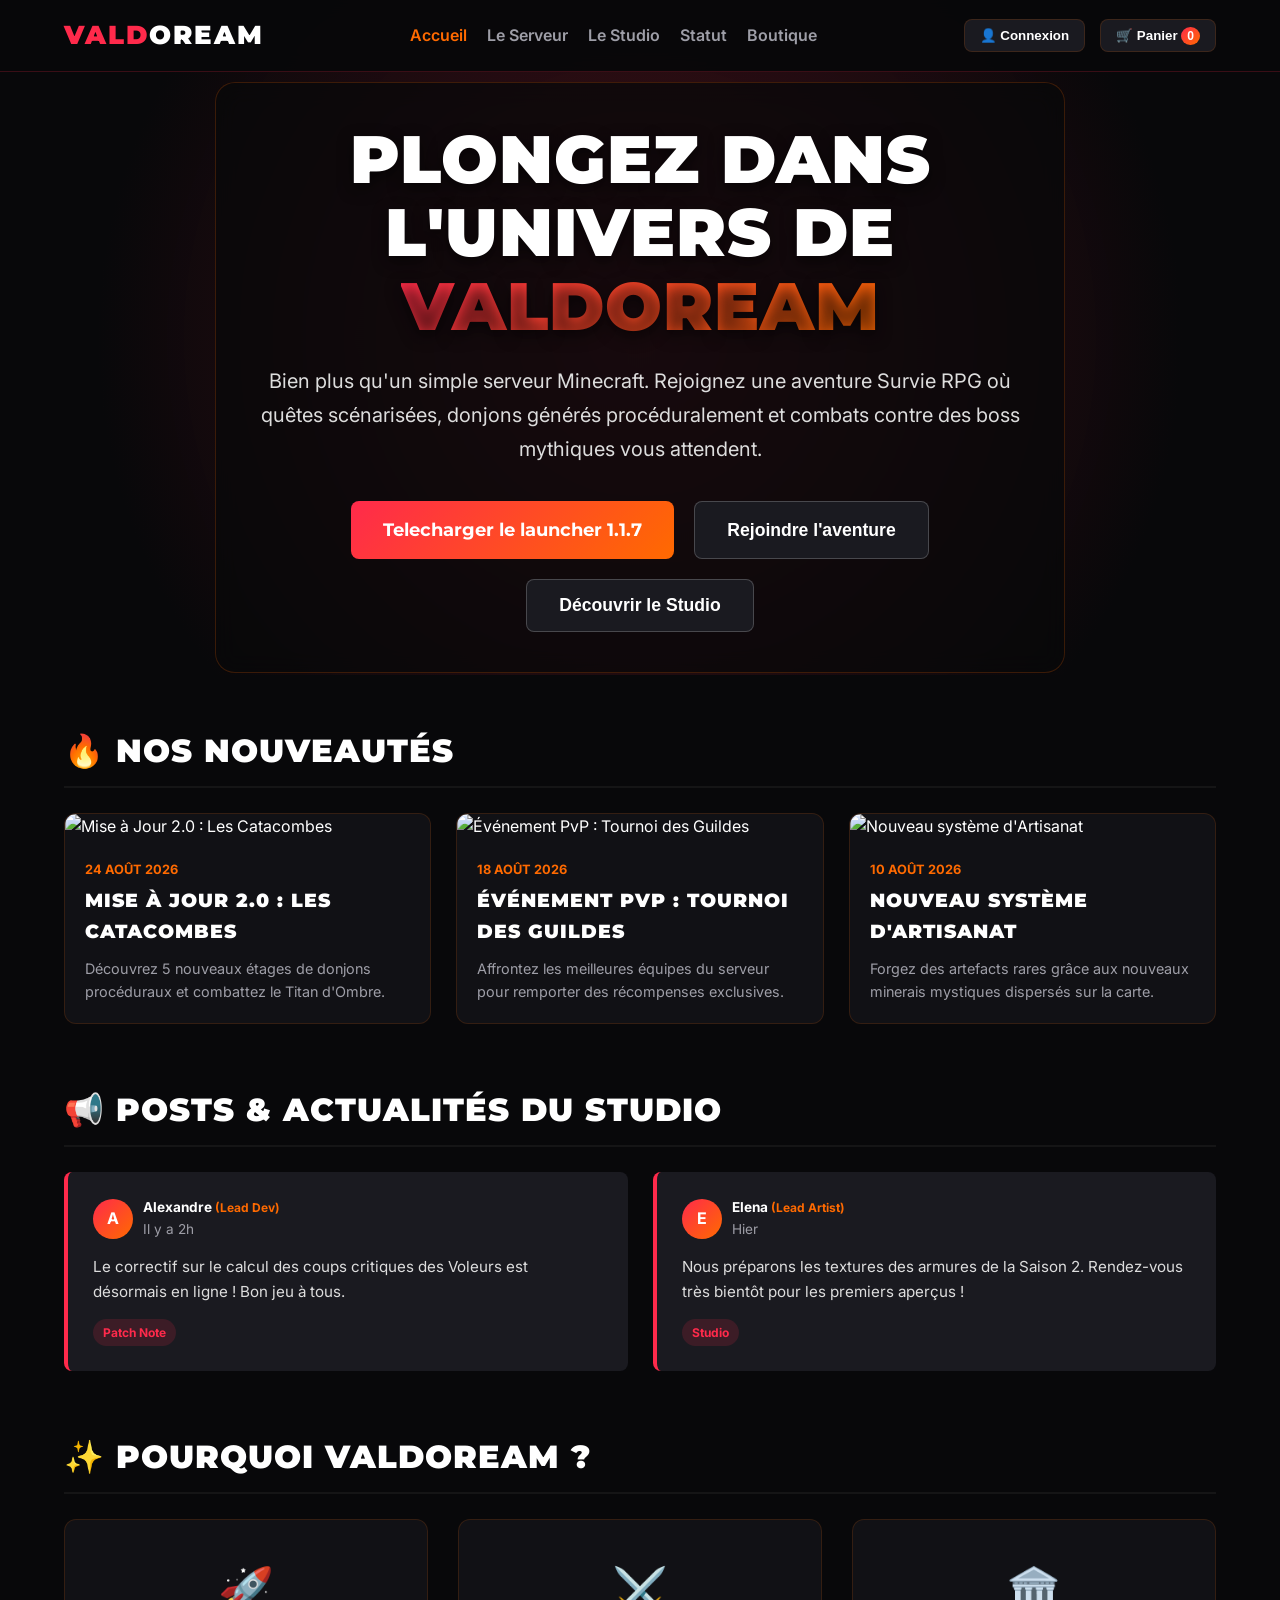
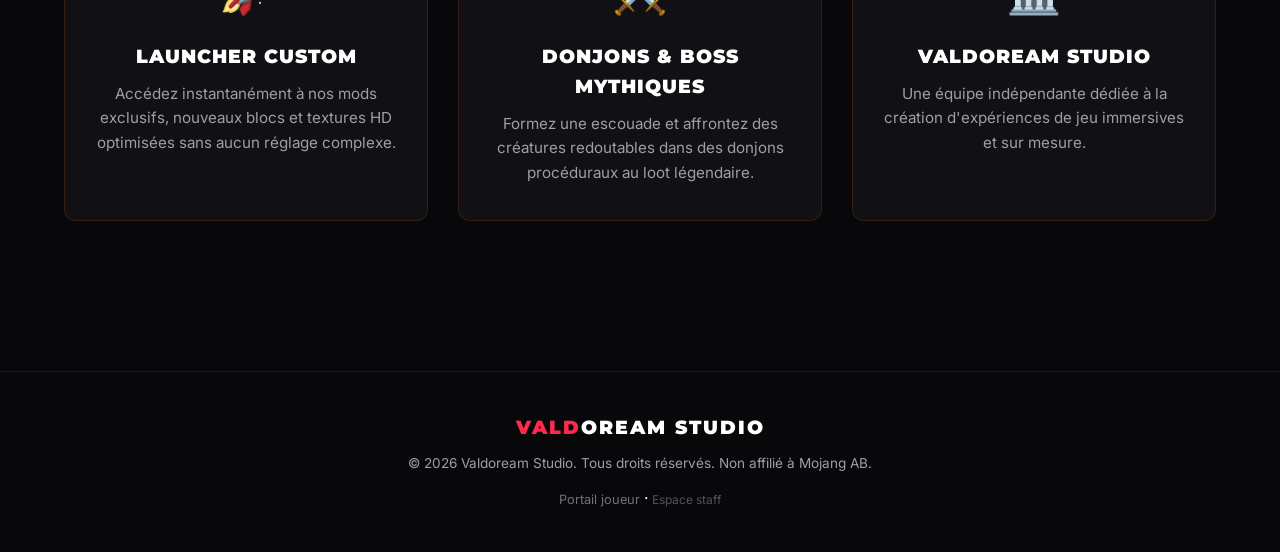
==== index.html @ f3989064 "Site: point download button to launcher 1.1.7 Co-authored-by: Cursor <cursoragent@cursor.com>" ====
﻿<!DOCTYPE html>
<html lang="fr">
<head>
    <meta charset="UTF-8">
    <meta name="viewport" content="width=device-width, initial-scale=1.0">
    <title>Valdoream | Serveur, Studio & Boutique</title>
    <link rel="preconnect" href="https://fonts.googleapis.com">
    <link rel="preconnect" href="https://fonts.gstatic.com" crossorigin>
    <link href="https://fonts.googleapis.com/css2?family=Inter:wght@300;400;600;700&family=Montserrat:wght@700;800;900&display=swap" rel="stylesheet">
    <link rel="stylesheet" href="assets/style.css">
</head>
<body>

    <!-- NAVIGATION -->
    <header class="navbar">
        <div class="logo" onclick="showPage('page-accueil')"><span class="logo-accent">VALD</span>OREAM</div>
        <ul class="nav-links">
            <li><a onclick="showPage('page-accueil')" class="nav-btn active" data-target="page-accueil">Accueil</a></li>
            <li><a onclick="showPage('page-presentation')" class="nav-btn" data-target="page-presentation">Le Serveur</a></li>
            <li><a onclick="showPage('page-studio')" class="nav-btn" data-target="page-studio">Le Studio</a></li>
            <li><a onclick="showPage('page-statut')" class="nav-btn" data-target="page-statut">Statut</a></li>
            <li><a onclick="showPage('page-boutique')" class="nav-btn" data-target="page-boutique">Boutique</a></li>
        </ul>
        <div class="nav-actions">
            <button class="btn-icon" id="btn-login" onclick="openAuth()">&#128100; Connexion</button>
            <a class="btn-icon" id="btn-portal" href="portal/" style="display:none; text-decoration:none;">Mon portail</a>
            <button class="btn-icon" id="btn-cart" onclick="openModal('cart-modal')">&#128722; Panier <span class="cart-count" id="cart-count">0</span></button>
        </div>
    </header>

    <!-- PAGE 1 : ACCUEIL -->
    <div id="page-accueil" class="page-section active" style="padding-top: 0; max-width: 100%; padding-left: 0; padding-right: 0;">
        <section class="hero">
            <div class="hero-content">
                <h1>Plongez dans l'univers de <span class="gradient-text">Valdoream</span></h1>
                <p>Bien plus qu'un simple serveur Minecraft. Rejoignez une aventure Survie RPG où quêtes scénarisées, donjons générés procéduralement et combats contre des boss mythiques vous attendent.</p>
                <div class="hero-buttons">
                    <a class="btn-primary" href="https://github.com/minsto/valdoream.github.io/releases/download/launcher/Valdoream.jar?v=1.1.7" download="Valdoream.jar" style="font-size: 1.1rem; padding: 15px 32px;">Telecharger le launcher 1.1.7</a>
                    <button class="btn-secondary" onclick="showPage('page-presentation')" style="font-size: 1.1rem; padding: 15px 32px;">Rejoindre l'aventure</button>
                    <button class="btn-secondary" onclick="showPage('page-studio')" style="font-size: 1.1rem; padding: 15px 32px;">Découvrir le Studio</button>
                </div>
            </div>
        </section>

        <div class="main-container">
            <!-- SECTION NOUVEAUTÉS -->
            <h2 class="home-section-title">&#128293; Nos Nouveautés</h2>
            <div class="news-grid" id="public-news-grid">
                <!-- Rendu dynamique via JS -->
            </div>

            <!-- SECTION POSTS ET ANNONCES -->
            <h2 class="home-section-title">&#128226; Posts & Actualités du Studio</h2>
            <div class="posts-grid" id="public-posts-grid">
                <!-- Rendu dynamique via JS -->
            </div>

            <!-- CARACTÉRISTIQUES PRINCIPALES -->
            <h2 class="home-section-title">&#10024; Pourquoi Valdoream ?</h2>
            <div class="features-grid">
                <div class="feature-card">
                    <span class="feature-icon">&#128640;</span>
                    <h3>Launcher Custom</h3>
                    <p style="color: var(--text-gray); font-size: 0.95rem; margin-top: 10px;">Accédez instantanément à nos mods exclusifs, nouveaux blocs et textures HD optimisées sans aucun réglage complexe.</p>
                </div>
                <div class="feature-card">
                    <span class="feature-icon">&#9876;&#65039;</span>
                    <h3>Donjons & Boss Mythiques</h3>
                    <p style="color: var(--text-gray); font-size: 0.95rem; margin-top: 10px;">Formez une escouade et affrontez des créatures redoutables dans des donjons procéduraux au loot légendaire.</p>
                </div>
                <div class="feature-card">
                    <span class="feature-icon">&#127963;&#65039;</span>
                    <h3>Valdoream Studio</h3>
                    <p style="color: var(--text-gray); font-size: 0.95rem; margin-top: 10px;">Une équipe indépendante dédiée à la création d'expériences de jeu immersives et sur mesure.</p>
                </div>
            </div>
        </div>
    </div>

    <!-- PAGE 2 : LE SERVEUR -->
    <div id="page-presentation" class="page-section">
        <div class="section-header">
            <h2>L'Expérience <span class="gradient-text">Valdoream</span></h2>
            <p>Une refonte complète du gameplay Survie pour une immersion RPG sans équivalent.</p>
        </div>

        <div class="server-presentation">
            <div>
                <img src="https://images.unsplash.com/photo-1607513746994-51f730a44832?q=80&w=1000&auto=format&fit=crop" alt="Univers Valdoream" class="server-img">
            </div>
            <div>
                <h3 style="font-size: 2rem; margin-bottom: 15px;">Survie RPG Nouvelle Génération</h3>
                <p style="color: #ddd; font-size: 1.05rem; margin-bottom: 20px;">
                    Valdoream repense la progression classique pour vous offrir un monde persistant riche en défis, avec une rejouabilité infinie.
                </p>
                <ul class="server-features-list">
                    <li><b>Artisanat enrichi :</b> Forgez des équipements uniques grâce à plus de 150 nouveaux minerais et matériaux.</li>
                    <li><b>Système de classes :</b> Spécialisez votre personnage et débloquez des compétences uniques.</li>
                    <li><b>Territoires & Guildes :</b> Déclarez des guerres de guildes ou tissez des alliances commerciales.</li>
                    <li><b>Économie vivante :</b> Achetez et vendez via des hôtels des ventes physiques et un marché dynamique.</li>
                </ul>
            </div>
        </div>

        <h3 style="text-align: center; font-size: 1.8rem; margin-top: 50px; margin-bottom: 10px;">Choisissez votre voie</h3>
        <p style="text-align: center; color: var(--text-gray); margin-bottom: 30px;">Chaque classe possède son propre arbre de compétences et son rôle en donjon.</p>

        <div class="classes-grid">
            <div class="class-card">
                <div class="class-icon">&#128737;&#65039;</div>
                <h4 style="color: #ffaa00;">Guerrier</h4>
                <p style="font-size: 0.85rem; color: var(--text-gray); margin-top: 8px;">Maître du combat rapproché, encaisse les dégâts et protège ses alliés.</p>
            </div>
            <div class="class-card">
                <div class="class-icon">&#128302;</div>
                <h4 style="color: #aa00aa;">Mage</h4>
                <p style="font-size: 0.85rem; color: var(--text-gray); margin-top: 8px;">Invoque des sorts dévastateurs à zone d'effet pour anéantir les vagues d'ennemis.</p>
            </div>
            <div class="class-card">
                <div class="class-icon">&#10024;</div>
                <h4 style="color: #2bcf5e;">Paladin</h4>
                <p style="font-size: 0.85rem; color: var(--text-gray); margin-top: 8px;">Allie compétences curatives et auras de protection pour le groupe.</p>
            </div>
            <div class="class-card">
                <div class="class-icon">&#128481;&#65039;</div>
                <h4 style="color: #ff3355;">Voleur</h4>
                <p style="font-size: 0.85rem; color: var(--text-gray); margin-top: 8px;">Expert en vitesse et coups critiques pour abattre les cibles prioritaires.</p>
            </div>
        </div>
    </div>

    <!-- PAGE 3 : VALDOREAM STUDIO -->
    <div id="page-studio" class="page-section">
        <div class="section-header">
            <h2>À propos de <span class="gradient-text">Valdoream Studio</span></h2>
            <p>Le studio indépendant de création numérique derrière le projet Valdoream.</p>
        </div>

        <div style="background: var(--bg-dark-1); padding: 40px; border-radius: 15px; border: 1px solid var(--border-color); margin-bottom: 40px;">
            <h3 style="font-size: 2rem; margin-bottom: 15px;">Notre Vision</h3>
            <p style="color: #ddd; font-size: 1.1rem; line-height: 1.8;">
                Fondé en 2024, <strong>Valdoream Studio</strong> rassemble des développeurs, Game Designers et artistes passionnés autour d'un objectif commun : repousser les limites des serveurs Minecraft en concevant des systèmes de jeu sur mesure, performants et hautement immersifs. Notre expertise s'étend du développement Java au Level Design en passant par l'infrastructure réseau haute disponibilité.
            </p>
        </div>

        <div class="studio-grid">
            <div class="studio-card">
                <div style="font-size: 2.5rem; margin-bottom: 15px;">&#128187;</div>
                <h4 style="margin-bottom: 10px;">Développement Sur Mesure</h4>
                <p style="color: var(--text-gray); font-size: 0.9rem;">Plugins propriétaires, launchers personnalisés et intégration web dynamique pour une expérience fluide.</p>
            </div>
            <div class="studio-card">
                <div style="font-size: 2.5rem; margin-bottom: 15px;">&#127912;</div>
                <h4 style="margin-bottom: 10px;">Direction Artistique</h4>
                <p style="color: var(--text-gray); font-size: 0.9rem;">Modélisation 3D, textures personnalisées et compositions sonores pour un univers unique.</p>
            </div>
            <div class="studio-card">
                <div style="font-size: 2.5rem; margin-bottom: 15px;">&#128737;&#65039;</div>
                <h4 style="margin-bottom: 10px;">Infrastructure & Sécurité</h4>
                <p style="color: var(--text-gray); font-size: 0.9rem;">Hébergement haute performance sur serveurs dédiés avec protection Anti-DDoS de pointe.</p>
            </div>
        </div>

        <h3 style="text-align: center; font-size: 2rem; margin-top: 60px; margin-bottom: 10px;">L'Équipe du Studio</h3>
        <p style="text-align: center; color: var(--text-gray); margin-bottom: 30px;">Les esprits créatifs derrière Valdoream.</p>

        <div class="team-grid">
            <div class="team-member">
                <div class="team-avatar">&#128081;</div>
                <h4>Alexandre</h4>
                <p style="color: var(--primary-red); font-size: 0.85rem; font-weight: bold;">Fondateur & Lead Dev</p>
                <p style="color: var(--text-gray); font-size: 0.8rem; margin-top: 8px;">Architecture serveur et systèmes RPG.</p>
            </div>
            <div class="team-member">
                <div class="team-avatar">&#127912;</div>
                <h4>Elena</h4>
                <p style="color: var(--accent-orange); font-size: 0.85rem; font-weight: bold;">Lead Artist & 3D</p>
                <p style="color: var(--text-gray); font-size: 0.8rem; margin-top: 8px;">Modèles de boss et textures des armures.</p>
            </div>
            <div class="team-member">
                <div class="team-avatar">&#127984;</div>
                <h4>Maxime</h4>
                <p style="color: var(--mc-color); font-size: 0.85rem; font-weight: bold;">Head Level Designer</p>
                <p style="color: var(--text-gray); font-size: 0.8rem; margin-top: 8px;">Conception des donjons et du monde.</p>
            </div>
            <div class="team-member">
                <div class="team-avatar">&#9881;&#65039;</div>
                <h4>Lucas</h4>
                <p style="color: var(--admin-color); font-size: 0.85rem; font-weight: bold;">Ingénieur DevOps</p>
                <p style="color: var(--text-gray); font-size: 0.8rem; margin-top: 8px;">Gestion de l'infrastructure et de la boutique.</p>
            </div>
        </div>
    </div>

    <!-- PAGE 4 : STATUT -->
    <div id="page-statut" class="page-section">
        <div class="section-header">
            <h2>Statut de l'<span class="gradient-text">Infrastructure</span></h2>
            <p>Moniteur de performance et de disponibilité des services en temps réel.</p>
        </div>

        <div class="status-container">
            <div class="status-header">
                <div>
                    <h3 style="font-size: 1.4rem;">Cluster Principal (Europe - France)</h3>
                    <p style="color: var(--text-gray); font-size: 0.85rem;">Mise à jour automatique toutes les 60 secondes</p>
                </div>
                <div class="status-indicator">
                    <div class="pulsing-dot"></div>
                    Serveur En Ligne
                </div>
            </div>

            <div class="status-stats">
                <div class="stat-box">
                    <div class="stat-label">Joueurs en ligne</div>
                    <div class="stat-value" id="online-players-count">342<span style="font-size: 1rem; color: gray;">/500</span></div>
                </div>
                <div class="stat-box">
                    <div class="stat-label">Performance (TPS)</div>
                    <div class="stat-value" style="color: var(--mc-color);">20.0</div>
                </div>
                <div class="stat-box">
                    <div class="stat-label">Disponibilité</div>
                    <div class="stat-value">99.9%</div>
                </div>
            </div>
        </div>
    </div>

    <!-- PAGE 5 : BOUTIQUE -->
    <div id="page-boutique" class="page-section">
        <div class="section-header">
            <h2>Boutique Officielle <span class="gradient-text">Valdoream</span></h2>
            <p>Soutenez l'hébergement du serveur et débloquez du prestige ainsi qu'un confort de jeu supérieur.</p>
        </div>

        <div class="shop-tabs">
            <button class="shop-tab-btn active" onclick="switchShopCategory('cat-grades', this)">&#128081; Grades permanents</button>
            <button class="shop-tab-btn" onclick="switchShopCategory('cat-items', this)">&#128477;&#65039; Clés & Pass Exclusifs</button>
        </div>

        <div id="cat-grades" class="shop-category-content">
            <div class="grades-grid" id="public-grades-grid">
                <!-- Rendu via JS dynamique -->
            </div>
        </div>

        <div id="cat-items" class="shop-category-content" style="display: none;">
            <div class="items-grid" id="public-items-grid">
                <!-- Rendu via JS dynamique -->
            </div>
        </div>
    </div>

    <!-- FOOTER -->
    <footer style="text-align: center; padding: 40px; border-top: 1px solid rgba(255,42,75,0.15); margin-top: 60px; background: var(--bg-black);">
        <div class="logo" style="margin-bottom: 10px; font-size: 1.2rem;" onclick="showPage('page-accueil')"><span class="logo-accent">VALD</span>OREAM STUDIO</div>
        <p style="color: var(--text-gray); font-size: 0.85rem;">&copy; 2026 Valdoream Studio. Tous droits réservés. Non affilié à Mojang AB.</p>
        <p style="margin-top: 12px;"><a href="portal/" style="color: rgba(158,158,167,0.7); font-size: 0.8rem; text-decoration: none;">Portail joueur</a> · <a href="admin/" style="color: rgba(158,158,167,0.5); font-size: 0.75rem; text-decoration: none;">Espace staff</a></p>
    </footer>

    <!-- MODAL AUTHENTIFICATION JOUEUR -->
    <div class="modal-overlay" id="auth-modal">
        <div class="modal-content">
            <button class="modal-close" onclick="closeModal('auth-modal')">&times;</button>
            <h3 style="margin-bottom: 12px; text-align: center;">Connexion Joueur</h3>
            <p style="color: var(--text-gray); font-size: 0.85rem; text-align: center; margin-bottom: 16px;">
                Accede a ton portail joueur pour te connecter ou creer un compte.
            </p>
            <a class="btn-primary" style="display:block; text-align:center; text-decoration:none; background: var(--admin-color);" href="portal/">
                Ouvrir le portail joueur
            </a>
        </div>
    </div>

    <!-- MODAL PANIER -->
    <div class="modal-overlay" id="cart-modal">
        <div class="modal-content">
            <button class="modal-close" onclick="closeModal('cart-modal')">&times;</button>
            <h3 style="margin-bottom: 20px; border-bottom: 1px solid rgba(255,255,255,0.1); padding-bottom: 10px;">Votre Panier</h3>
            <ul id="cart-list" style="list-style: none;"></ul>
            <div class="cart-total">
                <span>Total :</span>
                <span id="cart-total-price" style="color: var(--accent-orange);">0,00 €</span>
            </div>
            <button class="btn-primary" style="width: 100%; margin-top: 10px;" onclick="checkoutCart()">Payer la commande</button>
        </div>
    </div>

    <script src="assets/data.js"></script>
    <script>
        const store = loadStore();
        let cart = [];
        let currentUser = null;

        function openAuth() {
            if (currentUser) {
                location.href = 'portal/';
                return;
            }
            // Dans le launcher (iframe), la session cookie ne passe pas : ouvrir le portail en onglet.
            if (window.self !== window.top || new URLSearchParams(location.search).has('embed')) {
                window.open('portal/', '_blank', 'noopener');
                return;
            }
            openModal('auth-modal');
        }

        async function refreshAuth() {
            try {
                const res = await fetch('/api/auth/me', { cache: 'no-store', credentials: 'same-origin' });
                const data = await res.json();
                if (data.authenticated && data.user) {
                    currentUser = data.user;
                    const label = data.user.minecraftPseudo || data.user.name || 'Mon compte';
                    const head = data.user.skin?.avatar
                        ? `<img src="${esc(data.user.skin.avatar)}" alt="" style="width:18px;height:18px;image-rendering:pixelated;border-radius:3px;vertical-align:middle;margin-right:6px;">`
                        : '&#128100; ';
                    document.getElementById('btn-login').innerHTML = head + esc(label);
                    document.getElementById('btn-login').style.borderColor = data.user.banned ? '#e74c3c' : '#2bcf5e';
                    document.getElementById('btn-portal').style.display = 'inline-flex';
                } else {
                    currentUser = null;
                    if (window.self !== window.top || new URLSearchParams(location.search).has('embed')) {
                        document.getElementById('btn-login').innerHTML = '&#128100; Portail';
                    }
                }
            } catch {
                currentUser = null;
            }
        }

        function showPage(pageId) {
            document.querySelectorAll('.page-section').forEach(sec => sec.classList.remove('active'));
            document.querySelectorAll('.nav-btn').forEach(btn => btn.classList.remove('active'));

            const targetPage = document.getElementById(pageId);
            if (targetPage) targetPage.classList.add('active');

            const targetBtn = document.querySelector(`.nav-btn[data-target="${pageId}"]`);
            if (targetBtn) targetBtn.classList.add('active');

            window.scrollTo(0, 0);
        }

        // --- RENDU NOUVEAUTÉS & POSTS ACCUEIL ---
        function renderHomeContent() {
            const fallbackImg = 'https://images.unsplash.com/photo-1627398246399-659f776d6545?q=80&w=800&auto=format&fit=crop';

            document.getElementById('public-news-grid').innerHTML = store.news.map(item => `
                <div class="news-card">
                    <img src="${esc(item.img || fallbackImg)}" class="news-img" alt="${esc(item.title)}">
                    <div class="news-body">
                        <div class="news-date">${esc(item.date)}</div>
                        <h3 class="news-title">${esc(item.title)}</h3>
                        <p class="news-desc">${esc(item.desc)}</p>
                    </div>
                </div>
            `).join('');

            document.getElementById('public-posts-grid').innerHTML = store.posts.map(post => `
                <div class="post-card">
                    <div>
                        <div class="post-author">
                            <div class="post-avatar">${esc(post.author[0])}</div>
                            <div class="post-meta">
                                <div class="name">${esc(post.author)} <span style="color:var(--accent-orange); font-size:0.75rem;">(${esc(post.role)})</span></div>
                                <div class="time">${esc(post.time)}</div>
                            </div>
                        </div>
                        <p class="post-content">${esc(post.content)}</p>
                    </div>
                    <span class="post-tag">${esc(post.tag)}</span>
                </div>
            `).join('');
        }

        // --- RENDU BOUTIQUE PUBLIQUE ---
        function renderPublicShop() {
            const grades = store.shop.filter(i => i.category === 'grades');
            const items = store.shop.filter(i => i.category !== 'grades');

            document.getElementById('public-grades-grid').innerHTML = grades.map(item => {
                const theme = item.name.includes('VIP') ? 'grade-vip' : item.name.includes('Épique') ? 'grade-epic' : 'grade-legend';
                return `
                    <div class="grade-card ${theme}">
                        <h4>[${esc(item.name.replace('Grade ', ''))}]</h4>
                        <p class="grade-features" style="margin-top:15px;">${esc(item.desc)}</p>
                        <div style="margin-top: auto;">
                            <div style="font-size: 1.8rem; font-weight: 900; margin-bottom: 12px; color: white;">${formatPrice(item.price)}</div>
                            <button class="btn-primary" style="width: 100%;" onclick="addToCart(${item.id})">Ajouter au panier</button>
                        </div>
                    </div>
                `;
            }).join('');

            document.getElementById('public-items-grid').innerHTML = items.map(item => `
                <div class="item-card">
                    <div style="font-size: 2.5rem; margin-bottom: 10px;">&#127873;</div>
                    <h4 style="font-size: 1.2rem; margin-bottom: 8px;">${esc(item.name)}</h4>
                    <p style="color: var(--text-gray); font-size: 0.85rem; margin-bottom: 15px;">${esc(item.desc)}</p>
                    <div style="font-size: 1.4rem; font-weight: bold; margin-bottom: 15px; color: var(--accent-orange);">${formatPrice(item.price)}</div>
                    <button class="btn-primary" style="width: 100%;" onclick="addToCart(${item.id})">Ajouter au panier</button>
                </div>
            `).join('');
        }

        // --- PANIER ---
        function addToCart(productId) {
            const product = store.shop.find(p => p.id === productId);
            if (!product) return;
            cart.push({ id: product.id, name: product.name, price: Number(product.price) });
            updateCartUI();
            openModal('cart-modal');
        }

        function removeFromCart(index) { cart.splice(index, 1); updateCartUI(); }

        function updateCartUI() {
            const list = document.getElementById('cart-list');
            const total = cart.reduce((sum, item) => sum + item.price, 0);

            if (cart.length === 0) {
                list.innerHTML = '<li style="color:gray;text-align:center;padding:20px 0;">Votre panier est vide.</li>';
            } else {
                list.innerHTML = cart.map((item, index) => `
                    <li class="cart-item">
                        <div><h4 style="font-size:0.95rem;">${esc(item.name)}</h4><span style="color:var(--accent-orange);font-size:0.85rem;">${formatPrice(item.price)}</span></div>
                        <button class="remove-btn" onclick="removeFromCart(${index})">&#10005;</button>
                    </li>
                `).join('');
            }

            document.getElementById('cart-count').innerText = cart.length;
            document.getElementById('cart-total-price').innerText = formatPrice(total);
        }

        async function checkoutCart() {
            if (cart.length === 0) return alert('Votre panier est vide.');
            if (!currentUser) {
                alert('Connecte-toi (email + mot de passe) avant d acheter.');
                openModal('auth-modal');
                return;
            }
            if (currentUser.banned) {
                alert('Ton compte est banni. Tu ne peux pas acheter.');
                return;
            }
            if (!currentUser.minecraftPseudo) {
                alert('Renseigne ton pseudo Minecraft dans ton portail avant d acheter.');
                location.href = 'portal/?setup=1';
                return;
            }

            try {
                const res = await fetch('/api/shop/checkout', {
                    method: 'POST',
                    credentials: 'same-origin',
                    headers: { 'Content-Type': 'application/json' },
                    body: JSON.stringify({
                        items: cart.map(i => ({ id: i.id, name: i.name, price: i.price }))
                    }),
                    cache: 'no-store'
                });

                const payload = await res.json().catch(() => ({}));

                if (!res.ok || !payload.ok) {
                    alert(payload.error || 'Impossible d envoyer la commande au serveur.');
                    if (res.status === 401) openModal('auth-modal');
                    return;
                }

                cart = [];
                updateCartUI();
                closeModal('cart-modal');
                await refreshAuth();

                let msg = 'Merci ! ' + (payload.message || 'Vos articles arrivent sur le serveur Valdoream sous quelques secondes.');
                if (payload.missing && payload.missing.length) {
                    msg += '\n\nArticles non livrables : ' + payload.missing.join(', ');
                }
                alert(msg);
            } catch (err) {
                alert('Erreur reseau : ' + err.message);
            }
        }

        function switchShopCategory(catId, btn) {
            document.querySelectorAll('.shop-tab-btn').forEach(b => b.classList.remove('active'));
            document.querySelectorAll('.shop-category-content').forEach(c => c.style.display = 'none');

            btn.classList.add('active');
            document.getElementById(catId).style.display = 'block';
        }

        function openModal(id) { document.getElementById(id).classList.add('active'); }
        function closeModal(id) { document.getElementById(id).classList.remove('active'); }

        // --- INITIALISATION ---
        window.addEventListener('DOMContentLoaded', async () => {
            const params = new URLSearchParams(location.search);
            const lt = params.get('lt');
            if (lt) {
                location.replace('/api/auth/launcher-consume?token=' + encodeURIComponent(lt) + '&next=' + encodeURIComponent('/?embed=1'));
                return;
            }

            renderHomeContent();
            renderPublicShop();
            updateCartUI();
            await refreshAuth();

            await syncStoreFromServer(store);
            renderHomeContent();
            renderPublicShop();
        });
    </script>
</body>
</html>
---- assets/style.css ----
﻿:root {
    --bg-black: #08080a;
    --bg-dark-1: #111115;
    --bg-dark-2: #1a1a20;
    --primary-red: #ff2a4b;
    --accent-orange: #ff6a00;
    --mc-color: #2bcf5e;
    --admin-color: #9d2bcf;
    --text-white: #ffffff;
    --text-gray: #9e9ea7;
    --border-color: rgba(255, 106, 0, 0.15);
    --gradient-brand: linear-gradient(135deg, #ff2a4b 0%, #ff6a00 100%);
    --font-heading: 'Montserrat', sans-serif;
    --font-body: 'Inter', sans-serif;
}

* { margin: 0; padding: 0; box-sizing: border-box; scroll-behavior: smooth; }
body { background-color: var(--bg-black); color: var(--text-white); font-family: var(--font-body); line-height: 1.6; overflow-x: hidden; }
h1, h2, h3, h4 { font-family: var(--font-heading); font-weight: 900; text-transform: uppercase; letter-spacing: 1px; }
.gradient-text { background: var(--gradient-brand); -webkit-background-clip: text; -webkit-text-fill-color: transparent; }

.navbar {
    position: fixed; top: 0; left: 0; width: 100%; display: flex; justify-content: space-between; align-items: center;
    padding: 15px 5%; background-color: rgba(8, 8, 10, 0.95); backdrop-filter: blur(10px);
    border-bottom: 1px solid rgba(255, 42, 75, 0.2); z-index: 1000;
}
.logo { font-family: var(--font-heading); font-size: 1.6rem; font-weight: 900; letter-spacing: 2px; cursor: pointer; }
.logo-accent { color: var(--primary-red); }
.nav-links { display: flex; list-style: none; gap: 20px; }
.nav-links a { color: var(--text-gray); text-decoration: none; font-weight: 600; transition: color 0.3s; cursor: pointer; }
.nav-links a:hover, .nav-links a.active { color: var(--accent-orange); }

.nav-actions { display: flex; gap: 15px; align-items: center; }
.btn-icon { background: var(--bg-dark-2); border: 1px solid var(--border-color); color: var(--text-white); padding: 8px 15px; border-radius: 8px; cursor: pointer; font-weight: 600; transition: 0.3s; }
.btn-icon:hover { border-color: var(--primary-red); }
.cart-count { background: var(--gradient-brand); color: var(--text-white); font-size: 0.75rem; padding: 2px 6px; border-radius: 50%; }

.btn-primary { display: inline-block; padding: 12px 24px; background: var(--gradient-brand); color: var(--text-white); text-decoration: none; font-family: var(--font-heading); font-size: 0.9rem; font-weight: 700; border-radius: 8px; border: none; cursor: pointer; text-align: center; transition: 0.3s; }
.btn-primary:hover { transform: translateY(-3px); box-shadow: 0 8px 20px rgba(255, 106, 0, 0.4); }

.btn-secondary { background: var(--bg-dark-2); border: 1px solid rgba(255,255,255,0.2); color: white; padding: 12px 24px; border-radius: 8px; font-weight: bold; cursor: pointer; transition: 0.3s; }
.btn-secondary:hover { border-color: white; background: rgba(255,255,255,0.1); }

.page-section { display: none; padding: 100px 5% 40px; max-width: 1400px; margin: 0 auto; min-height: 80vh; animation: fadeIn 0.5s ease-in-out; }
.page-section.active { display: block; }
@keyframes fadeIn { from { opacity: 0; transform: translateY(10px); } to { opacity: 1; transform: translateY(0); } }

.section-header { text-align: center; margin-bottom: 50px; }
.section-header h2 { font-size: 2.8rem; margin-bottom: 15px; }
.section-header p { color: var(--text-gray); font-size: 1.1rem; max-width: 650px; margin: 0 auto; }

.badge-popular { background: var(--gradient-brand); color: white; font-size: 0.7rem; font-weight: bold; padding: 4px 12px; border-radius: 20px; text-transform: uppercase; display: inline-block; margin-bottom: 10px; }

/* HERO & ACCUEIL */
.hero { position: relative; min-height: 75vh; display: flex; align-items: center; justify-content: center; text-align: center; padding-top: 80px; background: radial-gradient(circle at center, rgba(255, 42, 75, 0.25) 0%, rgba(8, 8, 10, 1) 75%), url('https://images.unsplash.com/photo-1627398246399-659f776d6545?q=80&w=2000&auto=format&fit=crop') center/cover; background-blend-mode: overlay; }
.hero-content { max-width: 850px; z-index: 2; padding: 40px; background: rgba(8,8,10,0.75); border-radius: 20px; backdrop-filter: blur(12px); border: 1px solid rgba(255,106,0,0.2); }
.hero h1 { font-size: 4.2rem; margin-bottom: 20px; text-shadow: 0 5px 15px rgba(0,0,0,0.6); line-height: 1.1; }
.hero p { font-size: 1.25rem; color: #ddd; margin-bottom: 35px; line-height: 1.7; }
.hero-buttons { display: flex; gap: 20px; justify-content: center; flex-wrap: wrap; }

.main-container { max-width: 1400px; margin: 0 auto; padding: 50px 5%; }

/* SECTIONS NOUVEAUTÉS & POSTS */
.home-section-title { font-size: 2rem; margin-bottom: 25px; display: flex; align-items: center; gap: 15px; border-bottom: 2px solid rgba(255,255,255,0.05); padding-bottom: 10px; }

.news-grid { display: grid; grid-template-columns: repeat(3, 1fr); gap: 25px; margin-bottom: 60px; }
.news-card { background: var(--bg-dark-1); border: 1px solid var(--border-color); border-radius: 12px; overflow: hidden; transition: 0.3s; }
.news-card:hover { transform: translateY(-5px); border-color: var(--primary-red); }
.news-img { width: 100%; height: 180px; object-fit: cover; }
.news-body { padding: 20px; }
.news-date { font-size: 0.8rem; color: var(--accent-orange); font-weight: bold; margin-bottom: 5px; }
.news-title { font-size: 1.2rem; margin-bottom: 10px; }
.news-desc { font-size: 0.9rem; color: var(--text-gray); }

.posts-grid { display: grid; grid-template-columns: repeat(2, 1fr); gap: 25px; margin-bottom: 60px; }
.post-card { background: var(--bg-dark-2); border-left: 4px solid var(--primary-red); border-radius: 8px; padding: 25px; display: flex; flex-direction: column; justify-content: space-between; }
.post-author { display: flex; align-items: center; gap: 10px; margin-bottom: 15px; }
.post-avatar { width: 40px; height: 40px; border-radius: 50%; background: var(--gradient-brand); display: flex; align-items: center; justify-content: center; font-weight: bold; }
.post-meta { font-size: 0.85rem; }
.post-meta .name { font-weight: bold; color: white; }
.post-meta .time { color: var(--text-gray); }
.post-content { color: #ddd; font-size: 0.95rem; line-height: 1.6; margin-bottom: 15px; }
.post-tag { align-self: flex-start; background: rgba(255,42,75,0.15); color: var(--primary-red); padding: 4px 10px; border-radius: 15px; font-size: 0.75rem; font-weight: bold; }

.features-grid { display: grid; grid-template-columns: repeat(3, 1fr); gap: 30px; margin-top: 20px; }
.feature-card { background: var(--bg-dark-1); padding: 35px 25px; border-radius: 12px; border: 1px solid var(--border-color); text-align: center; transition: 0.3s; }
.feature-card:hover { transform: translateY(-10px); border-color: var(--primary-red); box-shadow: 0 15px 35px rgba(255,42,75,0.2); }
.feature-icon { font-size: 2.8rem; margin-bottom: 15px; display: inline-block; }

/* STUDIO PAGE */
.studio-grid { display: grid; grid-template-columns: repeat(3, 1fr); gap: 30px; margin: 40px 0; }
.studio-card { background: var(--bg-dark-1); border: 1px solid rgba(255,255,255,0.08); border-radius: 12px; padding: 30px; text-align: center; }
.team-grid { display: grid; grid-template-columns: repeat(4, 1fr); gap: 20px; margin-top: 30px; }
.team-member { background: var(--bg-dark-2); padding: 20px; border-radius: 10px; text-align: center; border: 1px solid rgba(255,255,255,0.05); }
.team-avatar { width: 80px; height: 80px; border-radius: 50%; background: var(--gradient-brand); display: flex; align-items: center; justify-content: center; font-size: 2rem; margin: 0 auto 15px; }

/* SERVEUR & STATUT */
.server-presentation { display: grid; grid-template-columns: 1fr 1fr; gap: 50px; align-items: center; margin-bottom: 60px; }
.server-img { width: 100%; border-radius: 15px; border: 1px solid rgba(255,255,255,0.1); box-shadow: 0 20px 40px rgba(0,0,0,0.5); }
.server-features-list { list-style: none; margin-top: 20px; }
.server-features-list li { margin-bottom: 18px; padding-left: 35px; position: relative; font-size: 1.05rem; color: #ddd; }
.server-features-list li::before { content: "\2694\FE0F"; position: absolute; left: 0; font-size: 1.2rem; }

.classes-grid { display: grid; grid-template-columns: repeat(4, 1fr); gap: 20px; margin: 40px 0; }
.class-card { background: var(--bg-dark-1); border: 1px solid rgba(255,255,255,0.08); border-radius: 10px; padding: 20px; text-align: center; transition: 0.3s; }
.class-card:hover { border-color: var(--accent-orange); transform: translateY(-5px); }
.class-icon { font-size: 2.2rem; margin-bottom: 10px; }

.status-container { max-width: 850px; margin: 0 auto; background: var(--bg-dark-1); border-radius: 15px; border: 1px solid rgba(255,255,255,0.08); padding: 40px; }
.status-header { display: flex; justify-content: space-between; align-items: center; border-bottom: 1px solid rgba(255,255,255,0.1); padding-bottom: 20px; margin-bottom: 30px; }
.status-indicator { display: flex; align-items: center; gap: 10px; font-size: 1.2rem; font-weight: bold; color: var(--mc-color); }
.pulsing-dot { width: 15px; height: 15px; background-color: var(--mc-color); border-radius: 50%; box-shadow: 0 0 10px var(--mc-color); animation: pulse 2s infinite; }
@keyframes pulse { 0% { box-shadow: 0 0 0 0 rgba(43,207,94,0.7); } 70% { box-shadow: 0 0 0 15px rgba(43,207,94,0); } 100% { box-shadow: 0 0 0 0 rgba(43,207,94,0); } }

.status-stats { display: grid; grid-template-columns: repeat(3, 1fr); gap: 20px; text-align: center; }
.stat-box { background: var(--bg-dark-2); padding: 20px; border-radius: 10px; border: 1px solid rgba(255,255,255,0.05); }
.stat-value { font-size: 2.5rem; font-family: var(--font-heading); color: var(--text-white); margin: 10px 0; }
.stat-label { color: var(--text-gray); font-size: 0.85rem; text-transform: uppercase; letter-spacing: 1px; }

/* BOUTIQUE */
.shop-tabs { display: flex; justify-content: center; gap: 15px; margin-bottom: 35px; }
.shop-tab-btn { background: var(--bg-dark-1); border: 1px solid var(--border-color); color: var(--text-white); padding: 10px 25px; border-radius: 20px; font-weight: bold; cursor: pointer; transition: 0.3s; }
.shop-tab-btn.active, .shop-tab-btn:hover { background: var(--gradient-brand); border-color: transparent; }

.grades-grid { display: grid; grid-template-columns: repeat(3, 1fr); gap: 25px; margin-top: 20px; }
.grade-card { background: var(--bg-dark-2); border: 1px solid rgba(255,255,255,0.08); border-top: 4px solid var(--text-gray); border-radius: 12px; padding: 25px; text-align: center; display: flex; flex-direction: column; position: relative; transition: 0.3s; }
.grade-card:hover { transform: translateY(-7px); box-shadow: 0 15px 30px rgba(0,0,0,0.4); }
.grade-vip { border-top-color: #ffaa00; }
.grade-epic { border-top-color: #aa00aa; }
.grade-legend { border-top-color: #ff3355; border-color: rgba(255,51,85,0.3); }

.grade-card h4 { font-size: 1.6rem; margin-bottom: 10px; }
.grade-vip h4 { color: #ffaa00; }
.grade-epic h4 { color: #aa00aa; }
.grade-legend h4 { color: #ff3355; }

.grade-features { list-style: none; color: #ccc; font-size: 0.9rem; margin-bottom: 25px; text-align: left; flex-grow: 1; }
.grade-features li { margin-bottom: 12px; padding-left: 24px; position: relative; line-height: 1.4; }
.grade-features li::before { content: "\2713"; position: absolute; left: 0; color: var(--mc-color); font-weight: bold; }

.items-grid { display: grid; grid-template-columns: repeat(3, 1fr); gap: 20px; margin-top: 20px; }
.item-card { background: var(--bg-dark-2); border: 1px solid rgba(255,255,255,0.08); border-radius: 10px; padding: 20px; text-align: center; }

/* PANEL ADMIN (page /admin/, protégée par Cloudflare Access) */
#admin-panel { padding: 20px; max-width: 1600px; margin: 0 auto; }
.admin-header { display: flex; justify-content: space-between; align-items: center; border-bottom: 1px solid var(--admin-color); padding-bottom: 20px; margin-bottom: 30px; flex-wrap: wrap; gap: 15px; }
.admin-title { color: var(--admin-color); display: flex; align-items: center; gap: 15px; }

.admin-grid { display: grid; grid-template-columns: 250px 1fr; gap: 30px; }
.admin-sidebar { background: var(--bg-dark-1); border-radius: 10px; padding: 20px; border: 1px solid rgba(255,255,255,0.05); align-self: start; }
.admin-menu { list-style: none; }
.admin-menu li { padding: 12px 15px; margin-bottom: 5px; border-radius: 6px; cursor: pointer; color: var(--text-gray); transition: 0.3s; }
.admin-menu li:hover, .admin-menu li.active { background: rgba(157, 43, 207, 0.1); color: var(--admin-color); font-weight: bold; }

.admin-content { background: var(--bg-dark-1); border-radius: 10px; padding: 30px; border: 1px solid rgba(255,255,255,0.05); }
.dashboard-cards { display: grid; grid-template-columns: repeat(3, 1fr); gap: 20px; margin-bottom: 30px; }
.dash-card { background: var(--bg-dark-2); padding: 20px; border-radius: 8px; border-left: 4px solid var(--admin-color); }
.dash-card h4 { font-size: 0.9rem; color: var(--text-gray); }
.dash-card .value { font-size: 2rem; font-family: var(--font-heading); margin-top: 10px; }

.admin-table { width: 100%; border-collapse: collapse; margin-top: 20px; }
.admin-table th, .admin-table td { padding: 15px; text-align: left; border-bottom: 1px solid rgba(255,255,255,0.05); }
.admin-table th { color: var(--text-gray); font-size: 0.9rem; text-transform: uppercase; }

.action-btn { background: rgba(255,255,255,0.1); border: none; color: white; padding: 5px 10px; border-radius: 4px; cursor: pointer; margin-right: 5px; }
.action-btn.edit { color: #3498db; } .action-btn.delete { color: #e74c3c; }

.admin-notice { background: rgba(157, 43, 207, 0.08); border: 1px solid rgba(157, 43, 207, 0.35); border-radius: 8px; padding: 15px 20px; margin-bottom: 25px; color: var(--text-gray); font-size: 0.9rem; }
.admin-notice b { color: var(--text-white); }

/* Etat de l'enregistrement dans la base de donnees du site. */
.admin-sync { font-size: 0.8rem; padding: 6px 12px; border-radius: 20px; border: 1px solid transparent; white-space: nowrap; max-width: 340px; overflow: hidden; text-overflow: ellipsis; }
.admin-sync[data-tone="busy"] { color: #cfae00; border-color: rgba(207, 174, 0, 0.4); background: rgba(207, 174, 0, 0.08); }
.admin-sync[data-tone="ok"] { color: #2bcf5e; border-color: rgba(43, 207, 94, 0.4); background: rgba(43, 207, 94, 0.08); }
.admin-sync[data-tone="warn"] { color: #e74c3c; border-color: rgba(231, 76, 60, 0.45); background: rgba(231, 76, 60, 0.08); }

/* Console serveur Minecraft live */
.console-toolbar { display: flex; justify-content: space-between; align-items: flex-start; gap: 20px; flex-wrap: wrap; margin-bottom: 20px; }
.console-stats { display: flex; gap: 18px; flex-wrap: wrap; color: var(--text-gray); font-size: 0.85rem; align-items: center; }
.server-live-badge { display: inline-block; font-size: 0.8rem; padding: 5px 12px; border-radius: 20px; margin-top: 4px; }
.server-live-badge[data-state="online"] { color: #2bcf5e; border: 1px solid rgba(43, 207, 94, 0.4); background: rgba(43, 207, 94, 0.08); }
.server-live-badge[data-state="offline"] { color: #e74c3c; border: 1px solid rgba(231, 76, 60, 0.45); background: rgba(231, 76, 60, 0.08); }
.console-layout { display: grid; grid-template-columns: 1fr 320px; gap: 20px; }
.console-panel h4, .console-side-block h4 { margin: 0 0 10px; font-size: 0.85rem; text-transform: uppercase; color: var(--text-gray); letter-spacing: 0.5px; }
.console-box { background: #000; border: 1px solid #333; border-radius: 8px; padding: 12px; font-family: Consolas, monospace; font-size: 0.82rem; color: #aaa; height: 380px; overflow-y: auto; line-height: 1.45; }
.console-form { display: flex; gap: 10px; margin-top: 12px; align-items: center; }
.console-prompt { color: var(--admin-color); font-family: monospace; font-weight: bold; }
.console-form input { flex: 1; padding: 10px; background: #000; border: 1px solid #333; color: #fff; border-radius: 6px; font-family: monospace; }
.console-side { display: flex; flex-direction: column; gap: 16px; }
.console-side-block { background: var(--bg-dark-2); border: 1px solid rgba(255,255,255,0.06); border-radius: 8px; padding: 14px; }
.console-list { list-style: none; max-height: 140px; overflow-y: auto; font-size: 0.82rem; color: #ccc; }
.console-list-small { max-height: 120px; }
.console-list li { padding: 6px 0; border-bottom: 1px solid rgba(255,255,255,0.05); }
.console-list li:last-child { border-bottom: none; }
.console-list code { font-size: 0.75rem; color: #888; word-break: break-all; }
.console-empty { color: #666; font-style: italic; }
.console-list .q-ok span { color: #2bcf5e; }
.console-list .q-fail span { color: #e74c3c; }
.console-footnote { color: var(--text-gray); font-size: 0.78rem; margin-top: 16px; line-height: 1.5; }

.prod-commands-list { display: flex; flex-direction: column; gap: 8px; margin-bottom: 10px; }
.prod-command-row { display: flex; gap: 8px; align-items: center; }
.prod-command-row input { flex: 1; padding: 10px; background: var(--bg-dark-2); border: 1px solid rgba(255,255,255,0.1); color: white; border-radius: 6px; font-family: monospace; font-size: 0.85rem; }
.prod-command-add { width: 100%; margin-top: 4px; padding: 8px; font-size: 0.85rem; }
.prod-command-remove { flex-shrink: 0; white-space: nowrap; }

@media (max-width: 1100px) { .console-layout { grid-template-columns: 1fr; } }

/* MODALS */
.modal-overlay { display: none; position: fixed; top: 0; left: 0; width: 100%; height: 100%; background: rgba(0, 0, 0, 0.85); backdrop-filter: blur(5px); z-index: 4000; justify-content: center; align-items: center; }
.modal-overlay.active { display: flex; }
.modal-content { background-color: var(--bg-dark-1); border: 1px solid var(--border-color); width: 90%; max-width: 500px; border-radius: 12px; padding: 30px; position: relative; }
.modal-close { position: absolute; top: 15px; right: 20px; background: none; border: none; color: var(--text-gray); font-size: 1.5rem; cursor: pointer; }

.form-group { margin-bottom: 15px; }
.form-group label { display: block; font-size: 0.85rem; color: var(--text-gray); margin-bottom: 5px; }
.form-group input, .form-group select, .form-group textarea { width: 100%; padding: 10px; background: var(--bg-dark-2); border: 1px solid rgba(255,255,255,0.1); color: white; border-radius: 6px; }
.google-btn-mock { background: white; color: black; display: flex; align-items: center; justify-content: center; gap: 10px; width: 100%; padding: 12px; border-radius: 6px; cursor: pointer; border: none; font-weight: bold; }

/* Portail joueur */
.portal-page { padding-top: 120px; padding-bottom: 60px; max-width: 1100px; }
.portal-card { background: var(--bg-dark-1); border: 1px solid rgba(255,255,255,0.08); border-radius: 12px; padding: 28px; margin-bottom: 20px; }
.portal-lead { color: var(--text-gray); margin: 12px 0 24px; line-height: 1.6; }
.portal-hint { color: var(--text-gray); font-size: 0.85rem; margin-top: 10px; line-height: 1.5; }
.portal-muted { color: var(--text-gray); font-size: 0.9rem; }
.portal-alert { padding: 12px 16px; border-radius: 8px; margin-bottom: 20px; font-size: 0.9rem; }
.portal-alert[data-tone="warn"] { background: rgba(231,76,60,0.12); border: 1px solid rgba(231,76,60,0.4); color: #ffb4a8; }
.portal-alert[data-tone="ok"] { background: rgba(43,207,94,0.1); border: 1px solid rgba(43,207,94,0.35); color: #9dffb8; }
.oauth-buttons { display: flex; flex-direction: column; gap: 12px; }
.oauth-btn { display: block; text-align: center; text-decoration: none; padding: 14px 18px; border-radius: 8px; font-weight: 700; }
.oauth-google { background: #fff; color: #111; }
.oauth-microsoft { background: #2f2f2f; color: #fff; border: 1px solid rgba(255,255,255,0.15); }
.auth-tabs { display: flex; gap: 8px; margin-bottom: 18px; }
.auth-tab { flex: 1; padding: 10px 6px; border-radius: 8px; border: 1px solid rgba(255,255,255,0.12); background: transparent; color: var(--text-gray); cursor: pointer; font-weight: 700; font-size: 0.82rem; }
.auth-tab.active { background: rgba(157, 43, 207, 0.15); border-color: var(--admin-color); color: #fff; }
.portal-grid { display: grid; grid-template-columns: 300px 1fr; gap: 24px; align-items: start; }
.portal-profile { text-align: center; }
.portal-skin-wrap { position: relative; min-height: 180px; display: flex; justify-content: center; align-items: flex-end; margin-bottom: 16px; }
.portal-skin { height: 180px; image-rendering: pixelated; }
.portal-avatar { width: 64px; height: 64px; border-radius: 10px; border: 2px solid rgba(255,255,255,0.15); image-rendering: pixelated; position: absolute; top: 0; right: 20px; }
.portal-meta { margin-top: 18px; text-align: left; display: grid; gap: 10px; }
.portal-meta div { display: flex; justify-content: space-between; gap: 12px; padding: 8px 0; border-bottom: 1px solid rgba(255,255,255,0.06); font-size: 0.9rem; }
.portal-meta span { color: var(--text-gray); }
.status-pill { display: inline-block; margin-top: 12px; padding: 6px 12px; border-radius: 20px; font-size: 0.8rem; font-weight: 700; }
.status-pill[data-tone="ok"] { color: #2bcf5e; border: 1px solid rgba(43,207,94,0.4); background: rgba(43,207,94,0.08); }
.status-pill[data-tone="warn"] { color: #e74c3c; border: 1px solid rgba(231,76,60,0.45); background: rgba(231,76,60,0.08); }
@media (max-width: 900px) { .portal-grid { grid-template-columns: 1fr; } }

.cart-item { display: flex; justify-content: space-between; align-items: center; padding: 10px 0; border-bottom: 1px solid rgba(255,255,255,0.05); }
.remove-btn { background: none; border: none; color: var(--primary-red); cursor: pointer; font-weight: bold; }
.cart-total { margin: 20px 0; font-size: 1.2rem; font-weight: bold; display: flex; justify-content: space-between; }

@media (max-width: 900px) {
    .features-grid, .news-grid, .posts-grid, .server-presentation, .status-stats, .grades-grid, .classes-grid, .items-grid, .studio-grid, .team-grid { grid-template-columns: 1fr; }
    .admin-grid { grid-template-columns: 1fr; }
    .dashboard-cards { grid-template-columns: 1fr; }
}
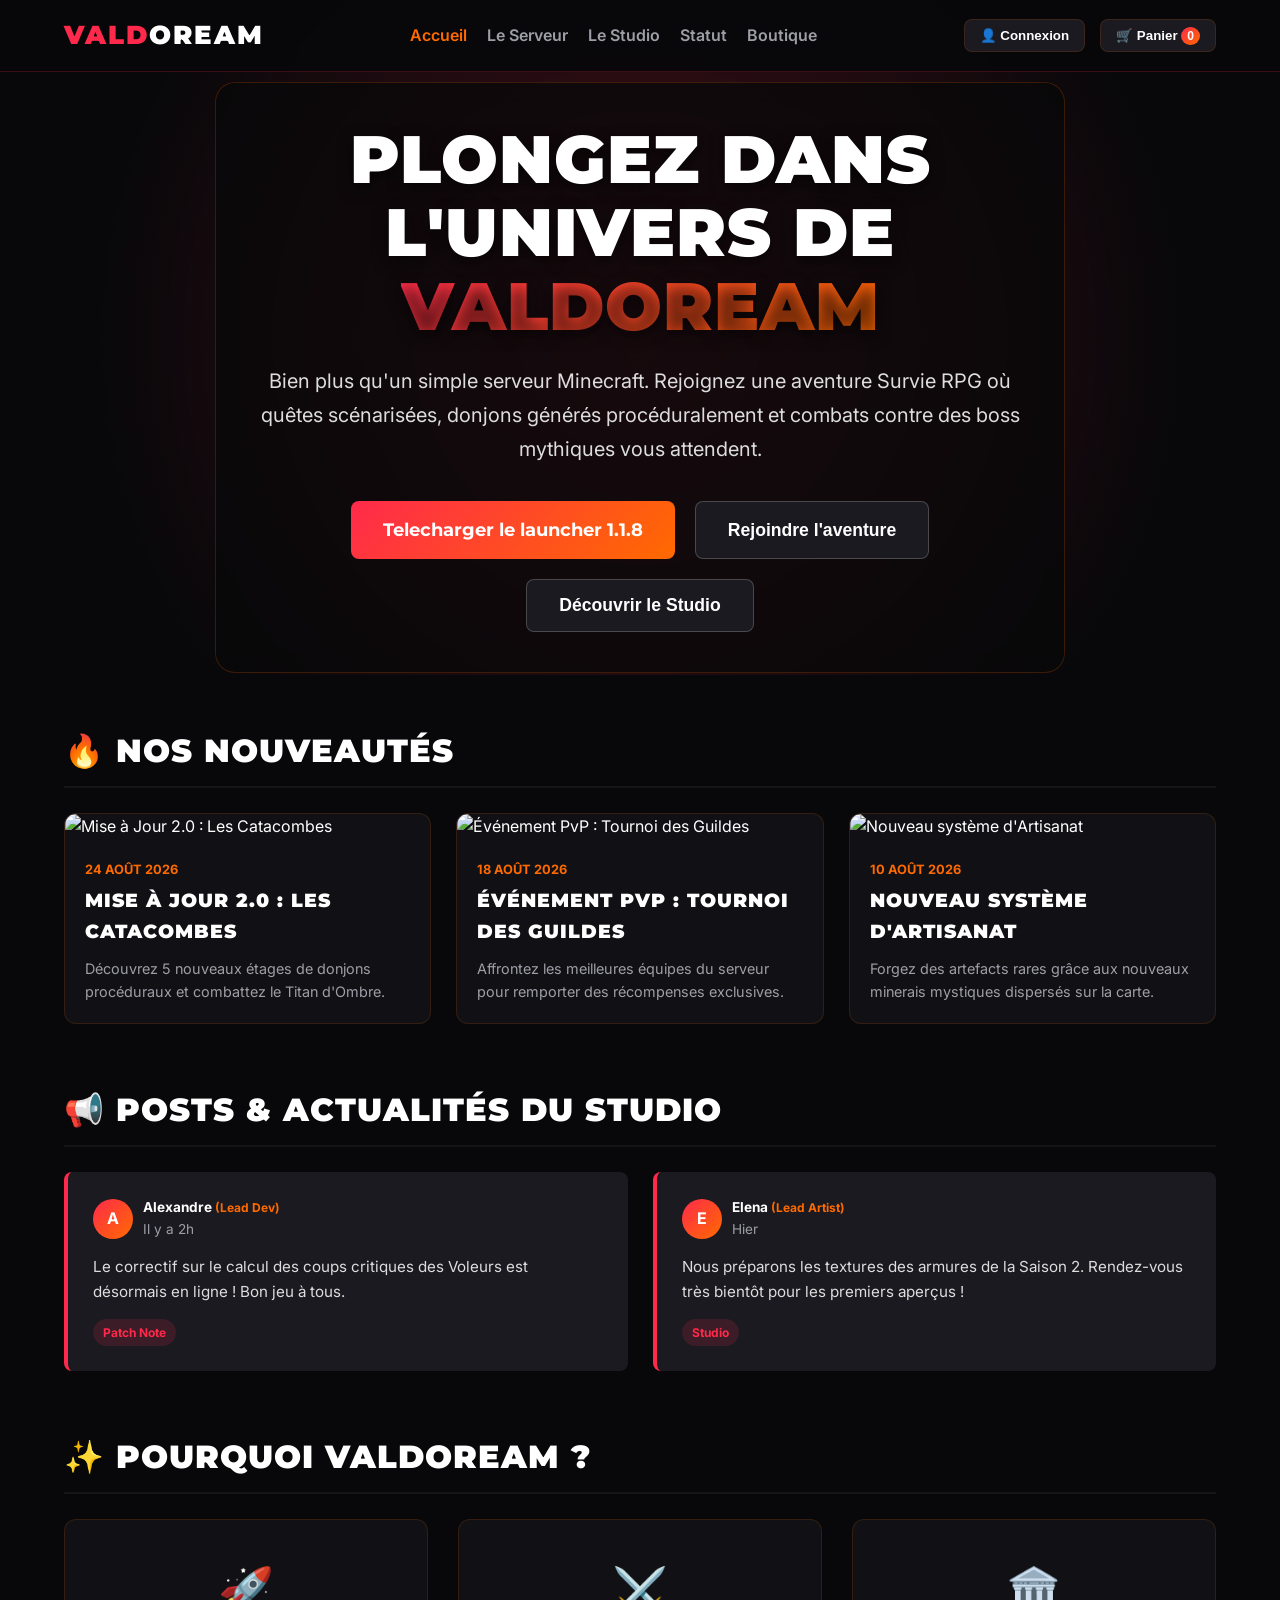
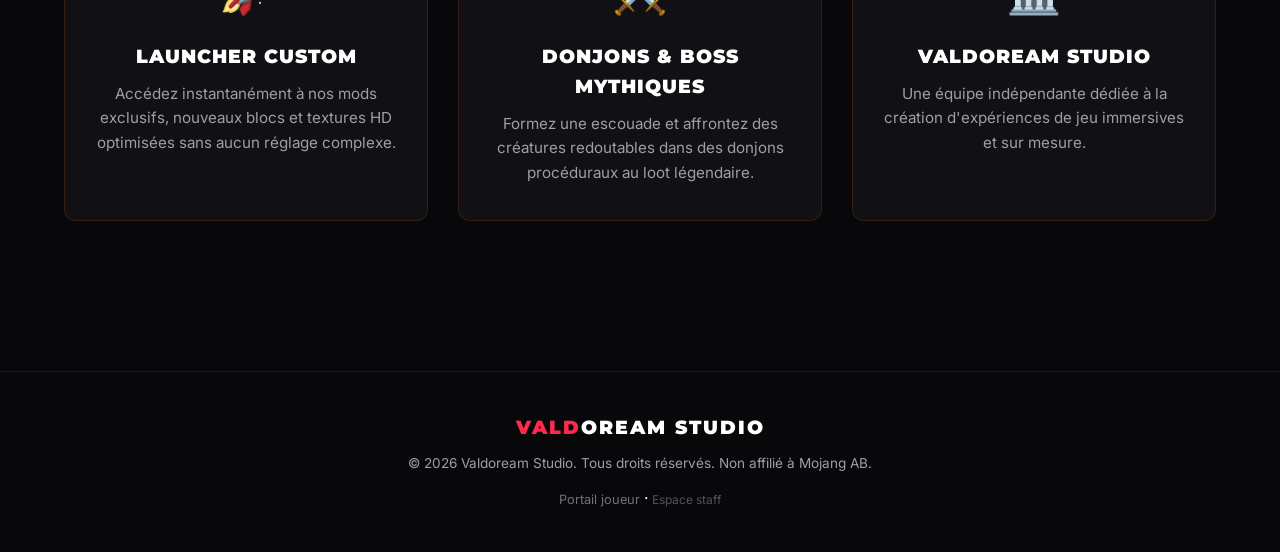
==== commit 01c1f1b8: "Site: point download button to launcher 1.1.8 Co-authored-by: Cursor <cursoragent@cursor.com>" ====
--- a/index.html
+++ b/index.html
@@ -35,7 +35,7 @@
                 <h1>Plongez dans l'univers de <span class="gradient-text">Valdoream</span></h1>
                 <p>Bien plus qu'un simple serveur Minecraft. Rejoignez une aventure Survie RPG où quêtes scénarisées, donjons générés procéduralement et combats contre des boss mythiques vous attendent.</p>
                 <div class="hero-buttons">
-                    <a class="btn-primary" href="https://github.com/minsto/valdoream.github.io/releases/download/launcher/Valdoream.jar?v=1.1.7" download="Valdoream.jar" style="font-size: 1.1rem; padding: 15px 32px;">Telecharger le launcher 1.1.7</a>
+                    <a class="btn-primary" href="https://github.com/minsto/valdoream.github.io/releases/download/launcher/Valdoream.jar?v=1.1.8" download="Valdoream.jar" style="font-size: 1.1rem; padding: 15px 32px;">Telecharger le launcher 1.1.8</a>
                     <button class="btn-secondary" onclick="showPage('page-presentation')" style="font-size: 1.1rem; padding: 15px 32px;">Rejoindre l'aventure</button>
                     <button class="btn-secondary" onclick="showPage('page-studio')" style="font-size: 1.1rem; padding: 15px 32px;">Découvrir le Studio</button>
                 </div>
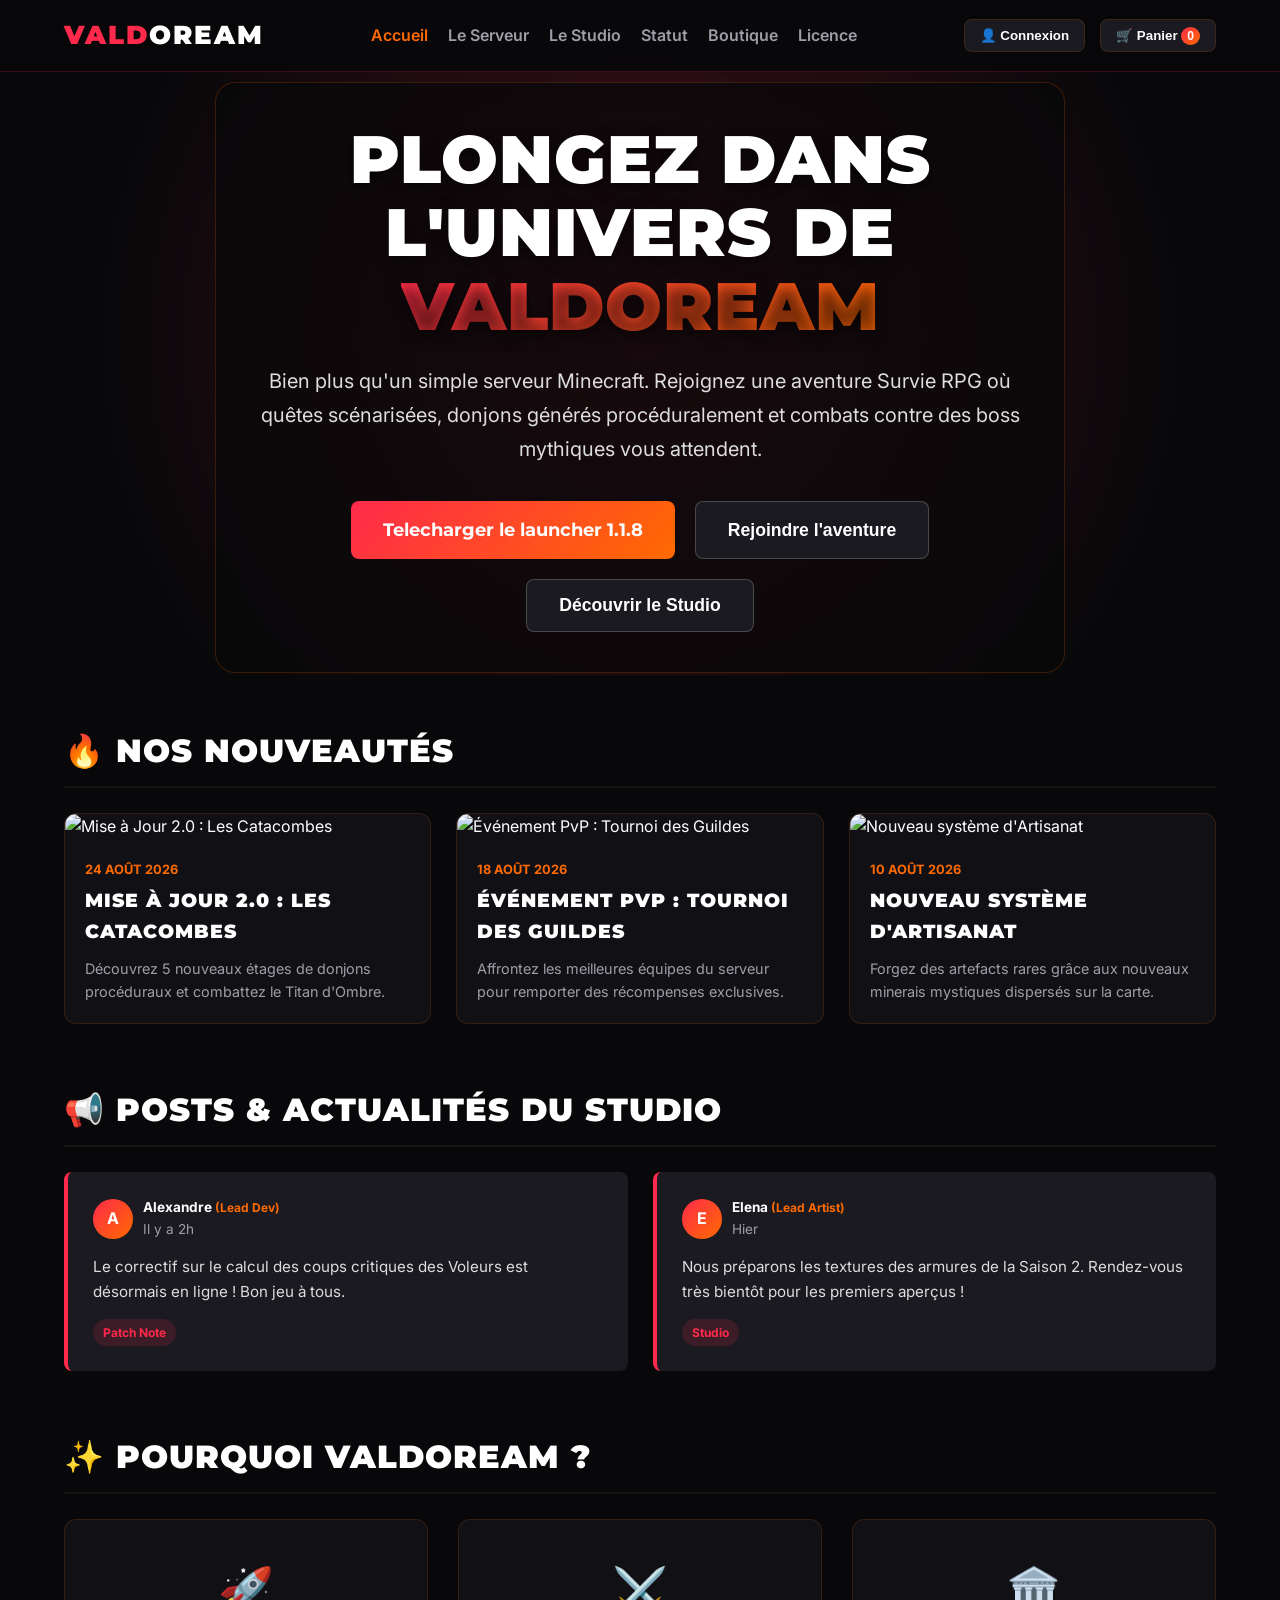
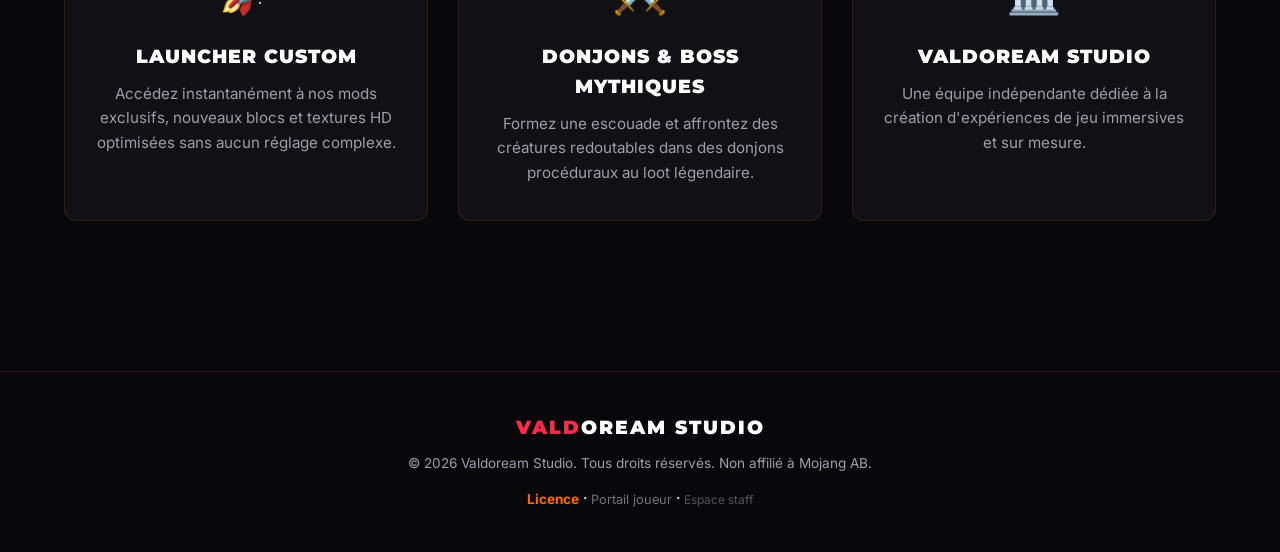
==== commit c5a6e362: "Add the public license page so the site menu can link to the published terms. Co-authored-by: Cursor" ====
--- a/index.html
+++ b/index.html
@@ -20,6 +20,7 @@
             <li><a onclick="showPage('page-studio')" class="nav-btn" data-target="page-studio">Le Studio</a></li>
             <li><a onclick="showPage('page-statut')" class="nav-btn" data-target="page-statut">Statut</a></li>
             <li><a onclick="showPage('page-boutique')" class="nav-btn" data-target="page-boutique">Boutique</a></li>
+            <li><a href="license/">Licence</a></li>
         </ul>
         <div class="nav-actions">
             <button class="btn-icon" id="btn-login" onclick="openAuth()">&#128100; Connexion</button>
@@ -232,7 +233,7 @@
     <div id="page-boutique" class="page-section">
         <div class="section-header">
             <h2>Boutique Officielle <span class="gradient-text">Valdoream</span></h2>
-            <p>Soutenez l'hébergement du serveur et débloquez du prestige ainsi qu'un confort de jeu supérieur.</p>
+            <p>Soutenez l'hébergement du serveur et débloquez du prestige ainsi qu'un confort de jeu supérieur. Paiement securise PayPal.</p>
         </div>
 
         <div class="shop-tabs">
@@ -257,7 +258,7 @@
     <footer style="text-align: center; padding: 40px; border-top: 1px solid rgba(255,42,75,0.15); margin-top: 60px; background: var(--bg-black);">
         <div class="logo" style="margin-bottom: 10px; font-size: 1.2rem;" onclick="showPage('page-accueil')"><span class="logo-accent">VALD</span>OREAM STUDIO</div>
         <p style="color: var(--text-gray); font-size: 0.85rem;">&copy; 2026 Valdoream Studio. Tous droits réservés. Non affilié à Mojang AB.</p>
-        <p style="margin-top: 12px;"><a href="portal/" style="color: rgba(158,158,167,0.7); font-size: 0.8rem; text-decoration: none;">Portail joueur</a> · <a href="admin/" style="color: rgba(158,158,167,0.5); font-size: 0.75rem; text-decoration: none;">Espace staff</a></p>
+        <p style="margin-top: 12px;"><a href="license/" style="color: var(--accent-orange); font-size: 0.85rem; font-weight: 700; text-decoration: none;">Licence</a> · <a href="portal/" style="color: rgba(158,158,167,0.7); font-size: 0.8rem; text-decoration: none;">Portail joueur</a> · <a href="admin/" style="color: rgba(158,158,167,0.5); font-size: 0.75rem; text-decoration: none;">Espace staff</a></p>
     </footer>
 
     <!-- MODAL AUTHENTIFICATION JOUEUR -->
@@ -284,7 +285,28 @@
                 <span>Total :</span>
                 <span id="cart-total-price" style="color: var(--accent-orange);">0,00 €</span>
             </div>
-            <button class="btn-primary" style="width: 100%; margin-top: 10px;" onclick="checkoutCart()">Payer la commande</button>
+            <p style="color: var(--text-gray); font-size: 0.8rem; margin-top: 12px; line-height: 1.4;">
+                Paiement securise via <b>PayPal</b>. Aucune livraison en jeu avant verification du paiement.
+            </p>
+            <button class="btn-primary" style="width: 100%; margin-top: 10px;" onclick="checkoutCart()">Payer avec PayPal</button>
+        </div>
+    </div>
+
+    <!-- MODAL PAIEMENT PAYPAL -->
+    <div class="modal-overlay" id="paypal-modal">
+        <div class="modal-content">
+            <button class="modal-close" onclick="closeModal('paypal-modal')">&times;</button>
+            <h3 style="margin-bottom: 12px;">Paiement securise PayPal</h3>
+            <p id="paypal-order-ref" style="color: var(--accent-orange); font-weight: 700; font-size: 1.1rem; margin-bottom: 10px;"></p>
+            <p id="paypal-order-total" style="margin-bottom: 12px;"></p>
+            <ol style="color: var(--text-gray); font-size: 0.9rem; line-height: 1.55; padding-left: 18px; margin-bottom: 16px;">
+                <li>Clique sur le bouton PayPal ci-dessous.</li>
+                <li>Dans le <b>message</b> du paiement, colle ta reference de commande.</li>
+                <li>Paye le montant exact affiche.</li>
+                <li>La livraison en jeu arrive apres verification par le staff (quelques minutes a quelques heures).</li>
+            </ol>
+            <a id="paypal-pay-link" class="btn-primary" href="#" target="_blank" rel="noopener noreferrer" style="display:block; text-align:center; text-decoration:none; width:100%;">Ouvrir PayPal</a>
+            <button type="button" class="btn-secondary" style="width:100%; margin-top:10px;" onclick="closeModal('paypal-modal')">Fermer</button>
         </div>
     </div>
 
@@ -439,7 +461,7 @@
         async function checkoutCart() {
             if (cart.length === 0) return alert('Votre panier est vide.');
             if (!currentUser) {
-                alert('Connecte-toi (email + mot de passe) avant d acheter.');
+                alert('Connecte-toi avant d acheter (paiement securise PayPal).');
                 openModal('auth-modal');
                 return;
             }
@@ -467,7 +489,7 @@
                 const payload = await res.json().catch(() => ({}));
 
                 if (!res.ok || !payload.ok) {
-                    alert(payload.error || 'Impossible d envoyer la commande au serveur.');
+                    alert(payload.error || 'Impossible de preparer le paiement.');
                     if (res.status === 401) openModal('auth-modal');
                     return;
                 }
@@ -475,13 +497,15 @@
                 cart = [];
                 updateCartUI();
                 closeModal('cart-modal');
-                await refreshAuth();
-
-                let msg = 'Merci ! ' + (payload.message || 'Vos articles arrivent sur le serveur Valdoream sous quelques secondes.');
-                if (payload.missing && payload.missing.length) {
-                    msg += '\n\nArticles non livrables : ' + payload.missing.join(', ');
-                }
-                alert(msg);
+
+                document.getElementById('paypal-order-ref').textContent =
+                    'Reference : ' + (payload.orderId || '');
+                document.getElementById('paypal-order-total').textContent =
+                    'Montant : ' + formatPrice(payload.total || 0) + ' — pseudo : ' + (payload.player || currentUser.minecraftPseudo);
+                const link = document.getElementById('paypal-pay-link');
+                link.href = payload.paypalUrl || 'https://paypal.me/RemyGrandmaison?locale.x=fr_FR&country.x=FR';
+                openModal('paypal-modal');
+                window.open(link.href, '_blank', 'noopener');
             } catch (err) {
                 alert('Erreur reseau : ' + err.message);
             }
--- a/assets/style.css
+++ b/assets/style.css
@@ -250,8 +250,72 @@
 .remove-btn { background: none; border: none; color: var(--primary-red); cursor: pointer; font-weight: bold; }
 .cart-total { margin: 20px 0; font-size: 1.2rem; font-weight: bold; display: flex; justify-content: space-between; }
 
+@media (max-width: 1100px) {
+    .navbar { flex-wrap: wrap; row-gap: 8px; }
+    .nav-links { flex-wrap: wrap; gap: 10px 14px; }
+    .hero { padding-top: 230px; align-items: flex-start; }
+}
+
 @media (max-width: 900px) {
     .features-grid, .news-grid, .posts-grid, .server-presentation, .status-stats, .grades-grid, .classes-grid, .items-grid, .studio-grid, .team-grid { grid-template-columns: 1fr; }
     .admin-grid { grid-template-columns: 1fr; }
     .dashboard-cards { grid-template-columns: 1fr; }
-}
+    .hero h1 { font-size: 2.3rem; }
+    .hero p { font-size: 1rem; }
+    .hero-content { width: min(850px, calc(100% - 24px)); padding: 28px 18px; }
+}
+
+/* Page licence */
+.license-wrap { max-width: 980px; margin: 0 auto; padding: calc(var(--nav-offset, 74px) + 36px) 5% 80px; }
+.license-wrap .section-header h1 { font-size: 2.8rem; margin-bottom: 15px; }
+.license-noscript { background: rgba(255, 106, 0, 0.08); border: 1px solid var(--border-color); padding: 12px 16px; border-radius: 8px; color: var(--text-gray); margin-bottom: 16px; }
+.license-bar {
+    position: sticky; top: calc(var(--nav-offset, 74px) + 8px); z-index: 20; display: flex; justify-content: space-between; gap: 12px;
+    flex-wrap: wrap; align-items: center; padding: 12px; margin-bottom: 24px;
+    background: rgba(17, 17, 21, 0.94); border: 1px solid var(--border-color); border-radius: 12px; backdrop-filter: blur(10px);
+}
+.license-tabs, .license-langs { display: flex; gap: 8px; flex-wrap: wrap; }
+.license-tabs button, .license-langs button {
+    background: var(--bg-dark-2); border: 1px solid rgba(255,255,255,0.12); color: var(--text-gray);
+    padding: 8px 14px; border-radius: 20px; font-weight: 700; cursor: pointer; font-family: var(--font-body); font-size: 0.9rem;
+}
+.license-tabs button.active, .license-langs button.active, .license-tabs button:hover, .license-langs button:hover {
+    background: var(--gradient-brand); color: white; border-color: transparent;
+}
+#license-docs { scroll-margin-top: 160px; }
+.license-doc {
+    background: var(--bg-dark-1); border: 1px solid rgba(255,255,255,0.08); border-radius: 16px;
+    padding: 36px 40px 48px; overflow-wrap: break-word;
+}
+.license-doc[hidden] { display: none !important; }
+.license-doc .license-title {
+    text-transform: none; letter-spacing: 0; font-size: 1.35rem; font-weight: 800;
+    line-height: 1.35; margin-bottom: 1.2rem;
+}
+.license-doc h3, .license-doc h4 { text-transform: none; letter-spacing: 0; font-weight: 800; line-height: 1.35; }
+.license-doc h3 { font-size: 1.12rem; margin: 2rem 0 0.75rem; color: #fff; }
+.license-doc h4 { font-size: 1rem; margin: 1.35rem 0 0.55rem; color: var(--accent-orange); }
+.license-doc p, .license-doc li { color: #d5d5dc; font-size: 0.98rem; line-height: 1.75; }
+.license-doc p { margin: 0 0 0.95rem; }
+.license-doc .license-meta { color: var(--text-gray); font-size: 0.92rem; margin-bottom: 0.35rem; }
+.license-doc .license-meta + :not(.license-meta) { margin-top: 1.25rem; }
+.license-doc .license-list { margin: 0.3rem 0 1.1rem 1.25rem; padding: 0; list-style: disc; }
+.license-doc .license-list li { margin: 0.35rem 0; padding-left: 0.25rem; }
+.license-doc .license-list li::marker { color: var(--accent-orange); }
+.license-doc .license-end { margin-top: 1.6rem; padding-top: 1rem; border-top: 1px solid rgba(255,255,255,0.08); color: var(--text-gray); }
+.license-doc a { color: var(--accent-orange); text-underline-offset: 3px; overflow-wrap: anywhere; }
+.license-doc a:hover { color: #fff; }
+.license-footer-note { color: var(--text-gray); font-size: 0.85rem; }
+@media (max-width: 800px) {
+    .license-bar { position: static; }
+    .license-doc { padding: 22px 18px 32px; }
+    .license-wrap .section-header h1 { font-size: 2rem; }
+}
+@media print {
+    .navbar, .license-bar, footer, .license-noscript { display: none !important; }
+    body { background: #fff; color: #111; }
+    .license-wrap { padding: 0; max-width: none; }
+    .license-doc { background: #fff; border: none; color: #111; }
+    .license-doc h2, .license-doc h3, .license-doc h4, .license-doc p, .license-doc li { color: #111; }
+    .license-doc a { color: #111; }
+}
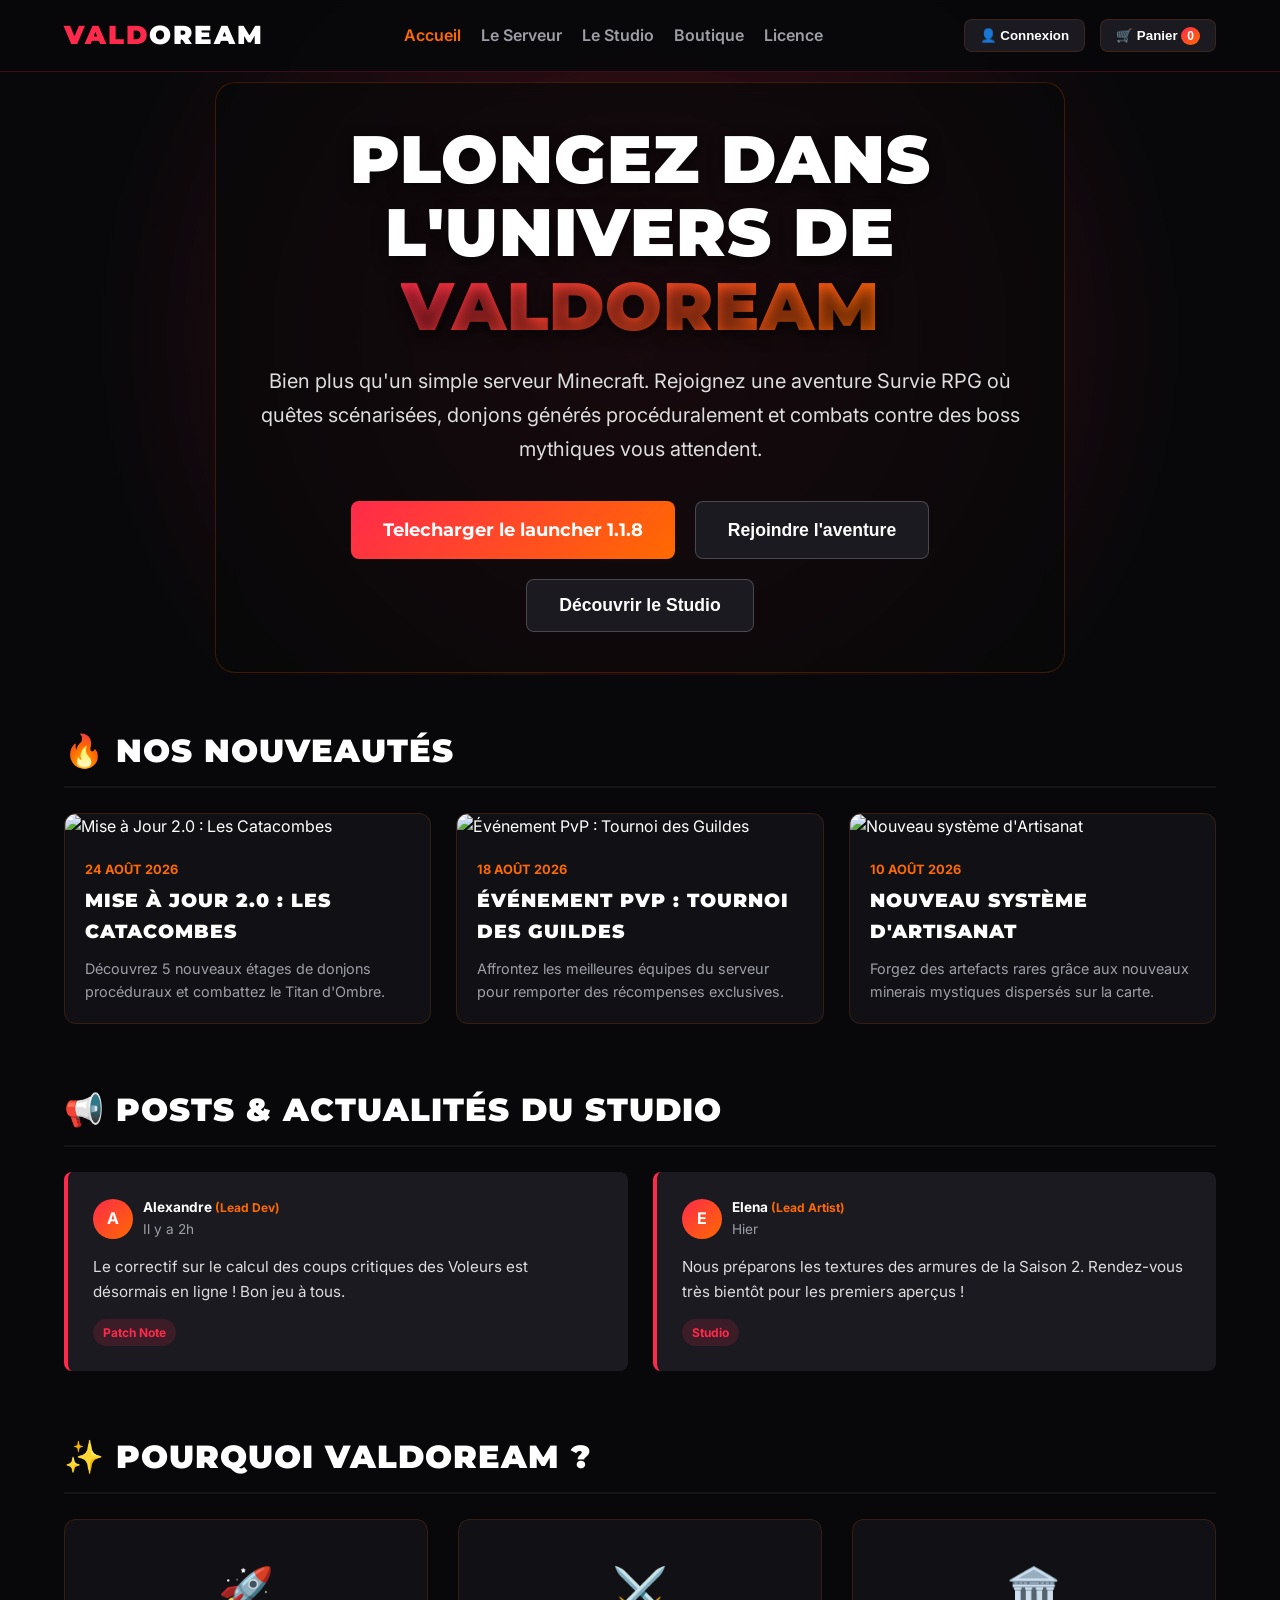
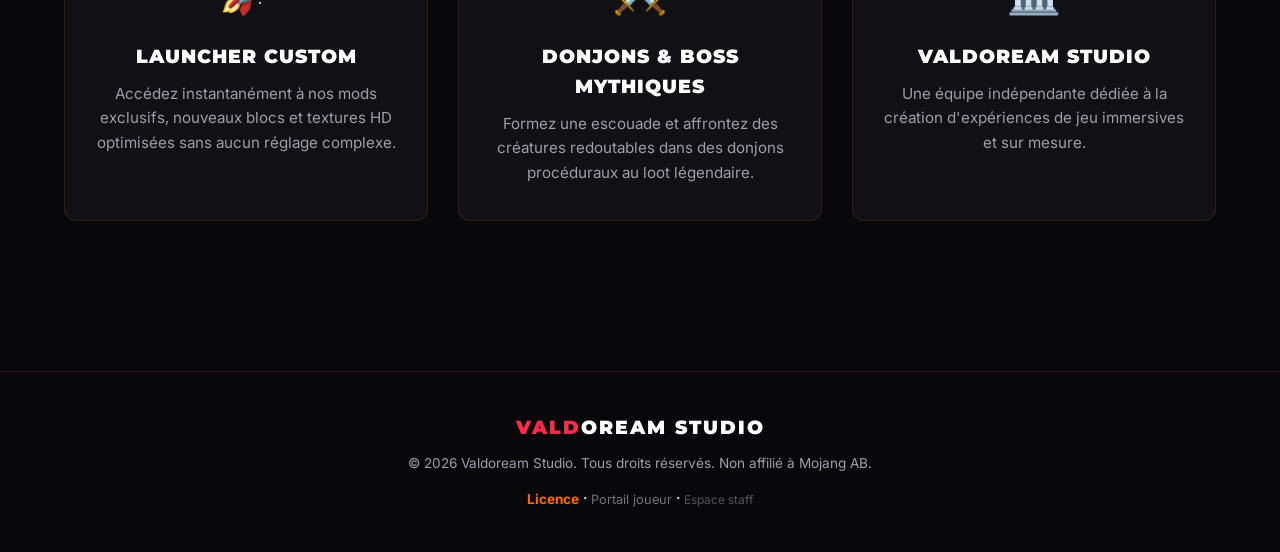
==== commit 0af7603c: "Remove the public status page from the site menu. Co-authored-by: Cursor <cursoragent@cursor.com>" ====
--- a/index.html
+++ b/index.html
@@ -18,7 +18,6 @@
             <li><a onclick="showPage('page-accueil')" class="nav-btn active" data-target="page-accueil">Accueil</a></li>
             <li><a onclick="showPage('page-presentation')" class="nav-btn" data-target="page-presentation">Le Serveur</a></li>
             <li><a onclick="showPage('page-studio')" class="nav-btn" data-target="page-studio">Le Studio</a></li>
-            <li><a onclick="showPage('page-statut')" class="nav-btn" data-target="page-statut">Statut</a></li>
             <li><a onclick="showPage('page-boutique')" class="nav-btn" data-target="page-boutique">Boutique</a></li>
             <li><a href="license/">Licence</a></li>
         </ul>
@@ -162,74 +161,10 @@
             </div>
         </div>
 
-        <h3 style="text-align: center; font-size: 2rem; margin-top: 60px; margin-bottom: 10px;">L'Équipe du Studio</h3>
-        <p style="text-align: center; color: var(--text-gray); margin-bottom: 30px;">Les esprits créatifs derrière Valdoream.</p>
-
-        <div class="team-grid">
-            <div class="team-member">
-                <div class="team-avatar">&#128081;</div>
-                <h4>Alexandre</h4>
-                <p style="color: var(--primary-red); font-size: 0.85rem; font-weight: bold;">Fondateur & Lead Dev</p>
-                <p style="color: var(--text-gray); font-size: 0.8rem; margin-top: 8px;">Architecture serveur et systèmes RPG.</p>
-            </div>
-            <div class="team-member">
-                <div class="team-avatar">&#127912;</div>
-                <h4>Elena</h4>
-                <p style="color: var(--accent-orange); font-size: 0.85rem; font-weight: bold;">Lead Artist & 3D</p>
-                <p style="color: var(--text-gray); font-size: 0.8rem; margin-top: 8px;">Modèles de boss et textures des armures.</p>
-            </div>
-            <div class="team-member">
-                <div class="team-avatar">&#127984;</div>
-                <h4>Maxime</h4>
-                <p style="color: var(--mc-color); font-size: 0.85rem; font-weight: bold;">Head Level Designer</p>
-                <p style="color: var(--text-gray); font-size: 0.8rem; margin-top: 8px;">Conception des donjons et du monde.</p>
-            </div>
-            <div class="team-member">
-                <div class="team-avatar">&#9881;&#65039;</div>
-                <h4>Lucas</h4>
-                <p style="color: var(--admin-color); font-size: 0.85rem; font-weight: bold;">Ingénieur DevOps</p>
-                <p style="color: var(--text-gray); font-size: 0.8rem; margin-top: 8px;">Gestion de l'infrastructure et de la boutique.</p>
-            </div>
-        </div>
-    </div>
-
-    <!-- PAGE 4 : STATUT -->
-    <div id="page-statut" class="page-section">
-        <div class="section-header">
-            <h2>Statut de l'<span class="gradient-text">Infrastructure</span></h2>
-            <p>Moniteur de performance et de disponibilité des services en temps réel.</p>
-        </div>
-
-        <div class="status-container">
-            <div class="status-header">
-                <div>
-                    <h3 style="font-size: 1.4rem;">Cluster Principal (Europe - France)</h3>
-                    <p style="color: var(--text-gray); font-size: 0.85rem;">Mise à jour automatique toutes les 60 secondes</p>
-                </div>
-                <div class="status-indicator">
-                    <div class="pulsing-dot"></div>
-                    Serveur En Ligne
-                </div>
-            </div>
-
-            <div class="status-stats">
-                <div class="stat-box">
-                    <div class="stat-label">Joueurs en ligne</div>
-                    <div class="stat-value" id="online-players-count">342<span style="font-size: 1rem; color: gray;">/500</span></div>
-                </div>
-                <div class="stat-box">
-                    <div class="stat-label">Performance (TPS)</div>
-                    <div class="stat-value" style="color: var(--mc-color);">20.0</div>
-                </div>
-                <div class="stat-box">
-                    <div class="stat-label">Disponibilité</div>
-                    <div class="stat-value">99.9%</div>
-                </div>
-            </div>
-        </div>
-    </div>
-
-    <!-- PAGE 5 : BOUTIQUE -->
+        <div id="public-team"></div>
+    </div>
+
+    <!-- PAGE 4 : BOUTIQUE -->
     <div id="page-boutique" class="page-section">
         <div class="section-header">
             <h2>Boutique Officielle <span class="gradient-text">Valdoream</span></h2>
@@ -310,7 +245,7 @@
         </div>
     </div>
 
-    <script src="assets/data.js"></script>
+    <script src="assets/data.js?v=2"></script>
     <script>
         const store = loadStore();
         let cart = [];
@@ -381,6 +316,8 @@
                 </div>
             `).join('');
 
+            renderPublicTeam();
+
             document.getElementById('public-posts-grid').innerHTML = store.posts.map(post => `
                 <div class="post-card">
                     <div>
@@ -398,6 +335,28 @@
             `).join('');
         }
 
+        function renderPublicTeam() {
+            const root = document.getElementById('public-team');
+            if (!root) return;
+            const groups = Array.isArray(store.team) ? store.team : [];
+            root.innerHTML = groups.map((group, index) => {
+                const members = Array.isArray(group.members) ? group.members : [];
+                const cards = members.map(member => `
+                    <div class="team-member">
+                        <div class="team-avatar">${teamIconMarkup(member.icon)}</div>
+                        <h4>${esc(member.name)}</h4>
+                        <p style="color: ${safeCssColor(member.color)}; font-size: 0.85rem; font-weight: bold;">${esc(member.role)}</p>
+                        ${member.desc ? `<p style="color: var(--text-gray); font-size: 0.8rem; margin-top: 8px;">${esc(member.desc)}</p>` : ''}
+                    </div>
+                `).join('');
+                return `
+                    <h3 style="text-align: center; font-size: 2rem; margin-top: ${index === 0 ? 60 : 50}px; margin-bottom: 10px;">${esc(group.name)}</h3>
+                    ${group.subtitle ? `<p style="text-align: center; color: var(--text-gray); margin-bottom: 30px;">${esc(group.subtitle)}</p>` : ''}
+                    <div class="team-grid">${cards}</div>
+                `;
+            }).join('');
+        }
+
         // --- RENDU BOUTIQUE PUBLIQUE ---
         function renderPublicShop() {
             const grades = store.shop.filter(i => i.category === 'grades');
--- a/assets/style.css
+++ b/assets/style.css
@@ -90,11 +90,20 @@
 /* STUDIO PAGE */
 .studio-grid { display: grid; grid-template-columns: repeat(3, 1fr); gap: 30px; margin: 40px 0; }
 .studio-card { background: var(--bg-dark-1); border: 1px solid rgba(255,255,255,0.08); border-radius: 12px; padding: 30px; text-align: center; }
-.team-grid { display: grid; grid-template-columns: repeat(4, 1fr); gap: 20px; margin-top: 30px; }
+.team-grid { display: grid; grid-template-columns: repeat(auto-fit, minmax(180px, 1fr)); gap: 20px; margin-top: 30px; }
 .team-member { background: var(--bg-dark-2); padding: 20px; border-radius: 10px; text-align: center; border: 1px solid rgba(255,255,255,0.05); }
-.team-avatar { width: 80px; height: 80px; border-radius: 50%; background: var(--gradient-brand); display: flex; align-items: center; justify-content: center; font-size: 2rem; margin: 0 auto 15px; }
-
-/* SERVEUR & STATUT */
+.team-avatar { width: 80px; height: 80px; border-radius: 50%; background: var(--gradient-brand); display: flex; align-items: center; justify-content: center; font-size: 2rem; margin: 0 auto 15px; overflow: hidden; }
+.team-avatar img { width: 100%; height: 100%; object-fit: cover; border-radius: 50%; }
+.team-toolbar { display: flex; gap: 10px; flex-wrap: wrap; align-items: flex-end; margin-bottom: 18px; width: 100%; }
+.team-toolbar .form-group { flex: 1 1 240px; min-width: min(100%, 200px); margin-bottom: 0; }
+.team-toolbar > .btn-primary, .team-toolbar > .btn-secondary { flex: 0 1 auto; }
+.icon-picker { display: flex; flex-wrap: wrap; gap: 6px; margin-top: 8px; }
+.icon-picker button { width: 40px; height: 40px; border-radius: 8px; border: 1px solid rgba(255,255,255,0.12); background: var(--bg-dark-2); cursor: pointer; font-size: 1.2rem; }
+.icon-picker button:hover { border-color: var(--admin-color); }
+.team-icon-cell { font-size: 1.4rem; }
+.team-icon-cell img { width: 36px; height: 36px; object-fit: cover; border-radius: 50%; vertical-align: middle; }
+
+/* SERVEUR */
 .server-presentation { display: grid; grid-template-columns: 1fr 1fr; gap: 50px; align-items: center; margin-bottom: 60px; }
 .server-img { width: 100%; border-radius: 15px; border: 1px solid rgba(255,255,255,0.1); box-shadow: 0 20px 40px rgba(0,0,0,0.5); }
 .server-features-list { list-style: none; margin-top: 20px; }
@@ -105,17 +114,6 @@
 .class-card { background: var(--bg-dark-1); border: 1px solid rgba(255,255,255,0.08); border-radius: 10px; padding: 20px; text-align: center; transition: 0.3s; }
 .class-card:hover { border-color: var(--accent-orange); transform: translateY(-5px); }
 .class-icon { font-size: 2.2rem; margin-bottom: 10px; }
-
-.status-container { max-width: 850px; margin: 0 auto; background: var(--bg-dark-1); border-radius: 15px; border: 1px solid rgba(255,255,255,0.08); padding: 40px; }
-.status-header { display: flex; justify-content: space-between; align-items: center; border-bottom: 1px solid rgba(255,255,255,0.1); padding-bottom: 20px; margin-bottom: 30px; }
-.status-indicator { display: flex; align-items: center; gap: 10px; font-size: 1.2rem; font-weight: bold; color: var(--mc-color); }
-.pulsing-dot { width: 15px; height: 15px; background-color: var(--mc-color); border-radius: 50%; box-shadow: 0 0 10px var(--mc-color); animation: pulse 2s infinite; }
-@keyframes pulse { 0% { box-shadow: 0 0 0 0 rgba(43,207,94,0.7); } 70% { box-shadow: 0 0 0 15px rgba(43,207,94,0); } 100% { box-shadow: 0 0 0 0 rgba(43,207,94,0); } }
-
-.status-stats { display: grid; grid-template-columns: repeat(3, 1fr); gap: 20px; text-align: center; }
-.stat-box { background: var(--bg-dark-2); padding: 20px; border-radius: 10px; border: 1px solid rgba(255,255,255,0.05); }
-.stat-value { font-size: 2.5rem; font-family: var(--font-heading); color: var(--text-white); margin: 10px 0; }
-.stat-label { color: var(--text-gray); font-size: 0.85rem; text-transform: uppercase; letter-spacing: 1px; }
 
 /* BOUTIQUE */
 .shop-tabs { display: flex; justify-content: center; gap: 15px; margin-bottom: 35px; }
@@ -257,7 +255,7 @@
 }
 
 @media (max-width: 900px) {
-    .features-grid, .news-grid, .posts-grid, .server-presentation, .status-stats, .grades-grid, .classes-grid, .items-grid, .studio-grid, .team-grid { grid-template-columns: 1fr; }
+    .features-grid, .news-grid, .posts-grid, .server-presentation, .grades-grid, .classes-grid, .items-grid, .studio-grid, .team-grid { grid-template-columns: 1fr; }
     .admin-grid { grid-template-columns: 1fr; }
     .dashboard-cards { grid-template-columns: 1fr; }
     .hero h1 { font-size: 2.3rem; }
